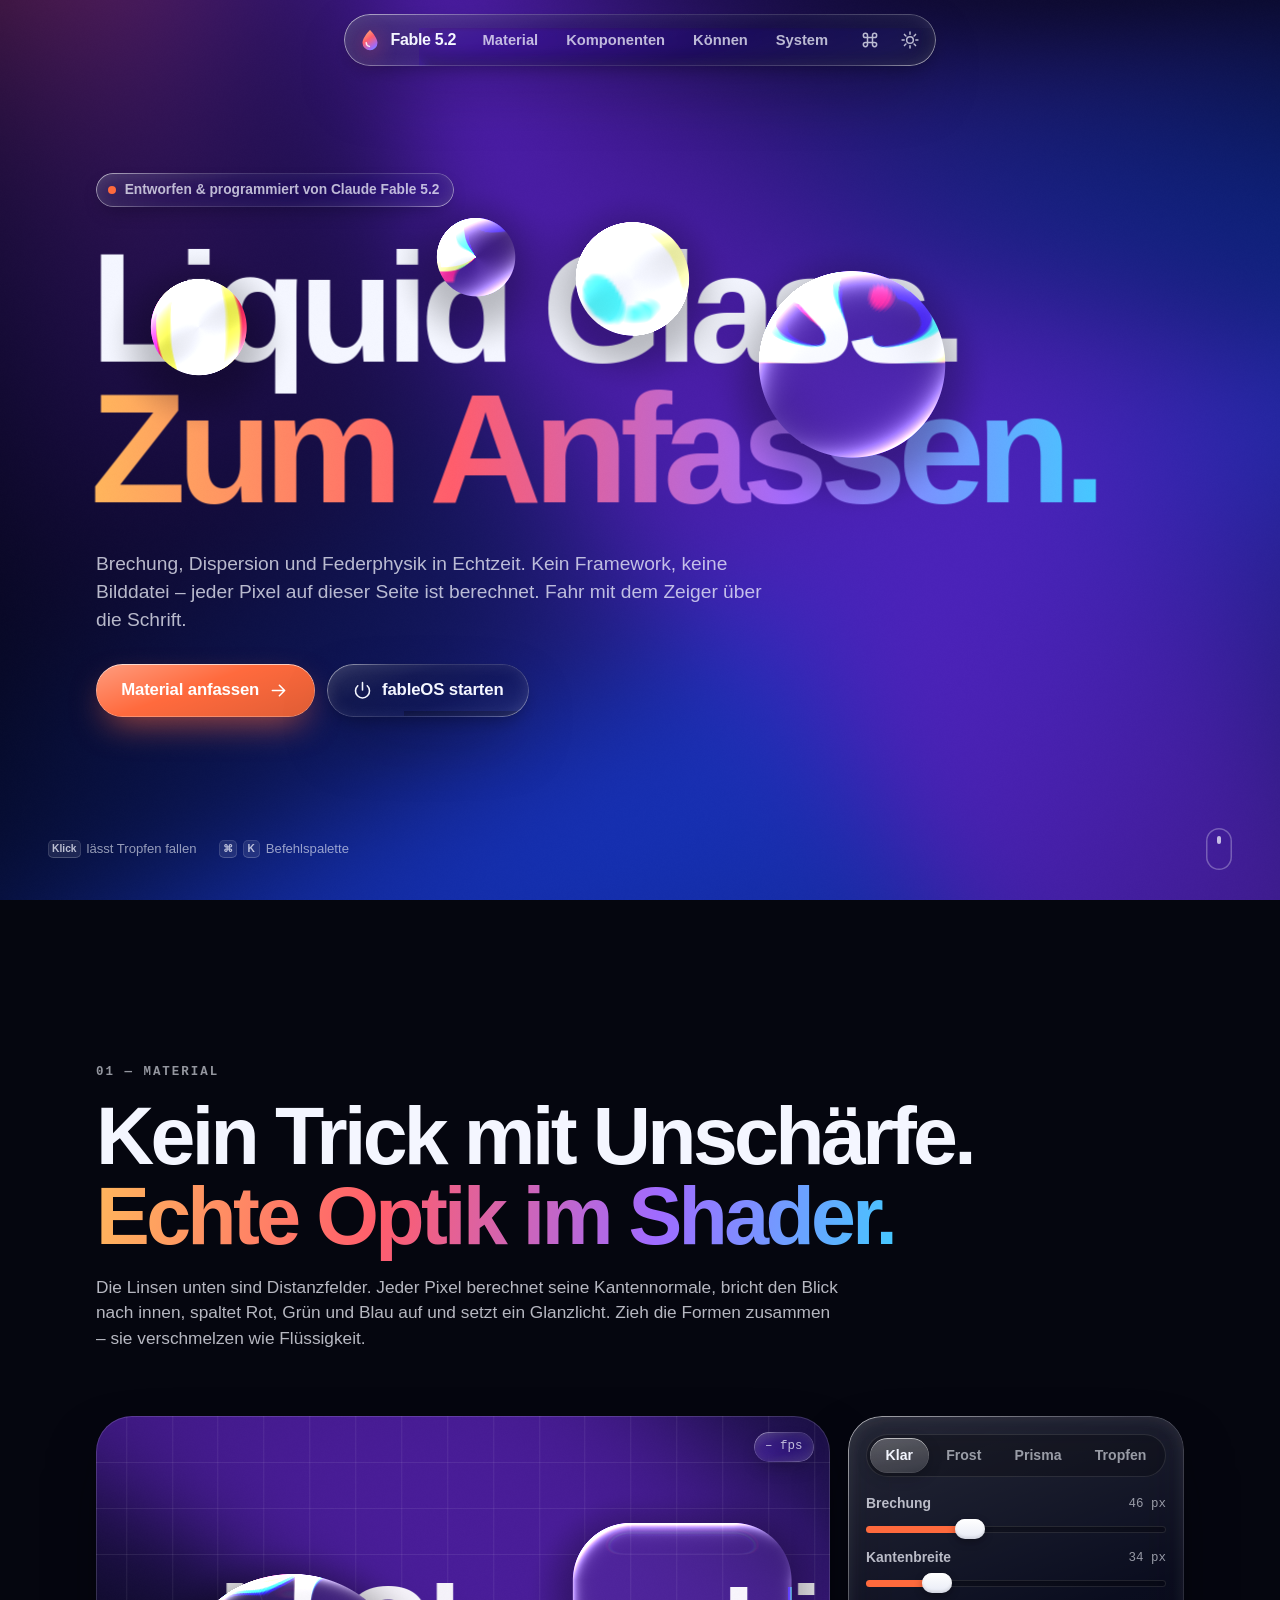
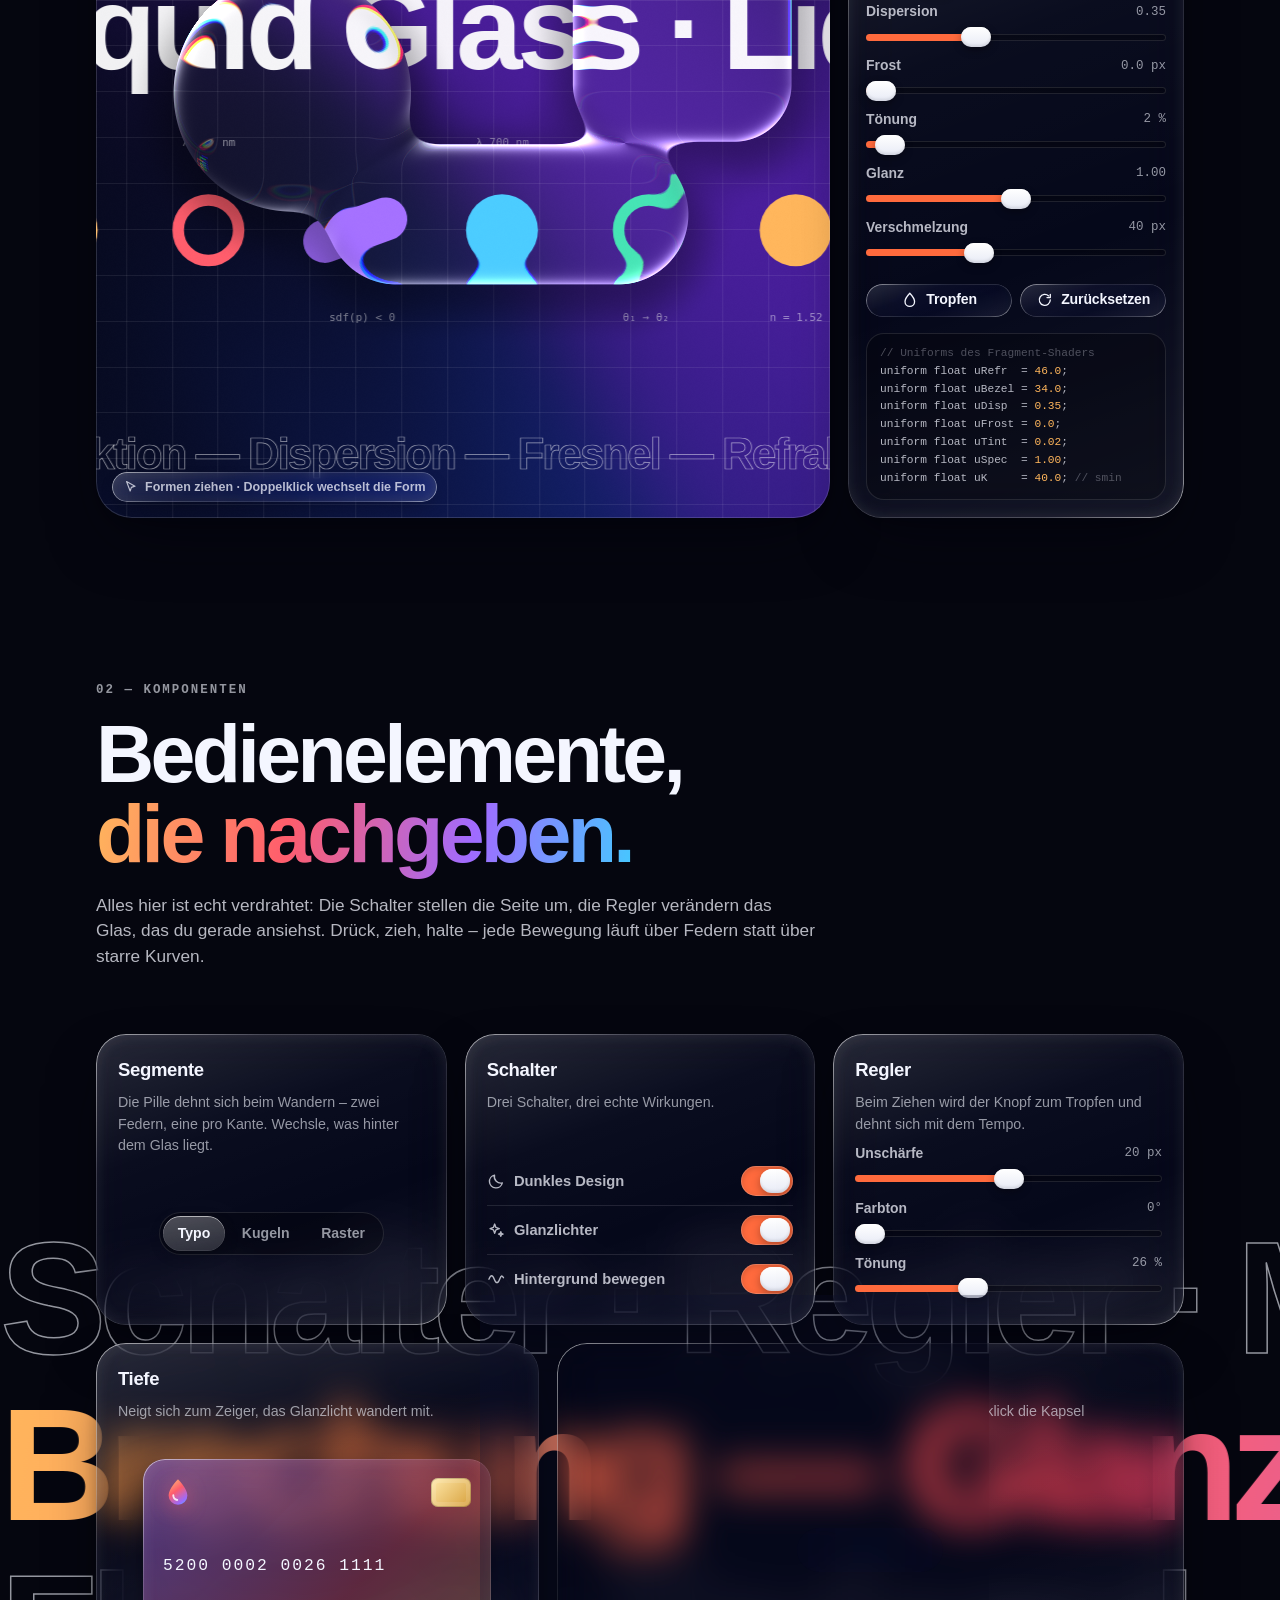
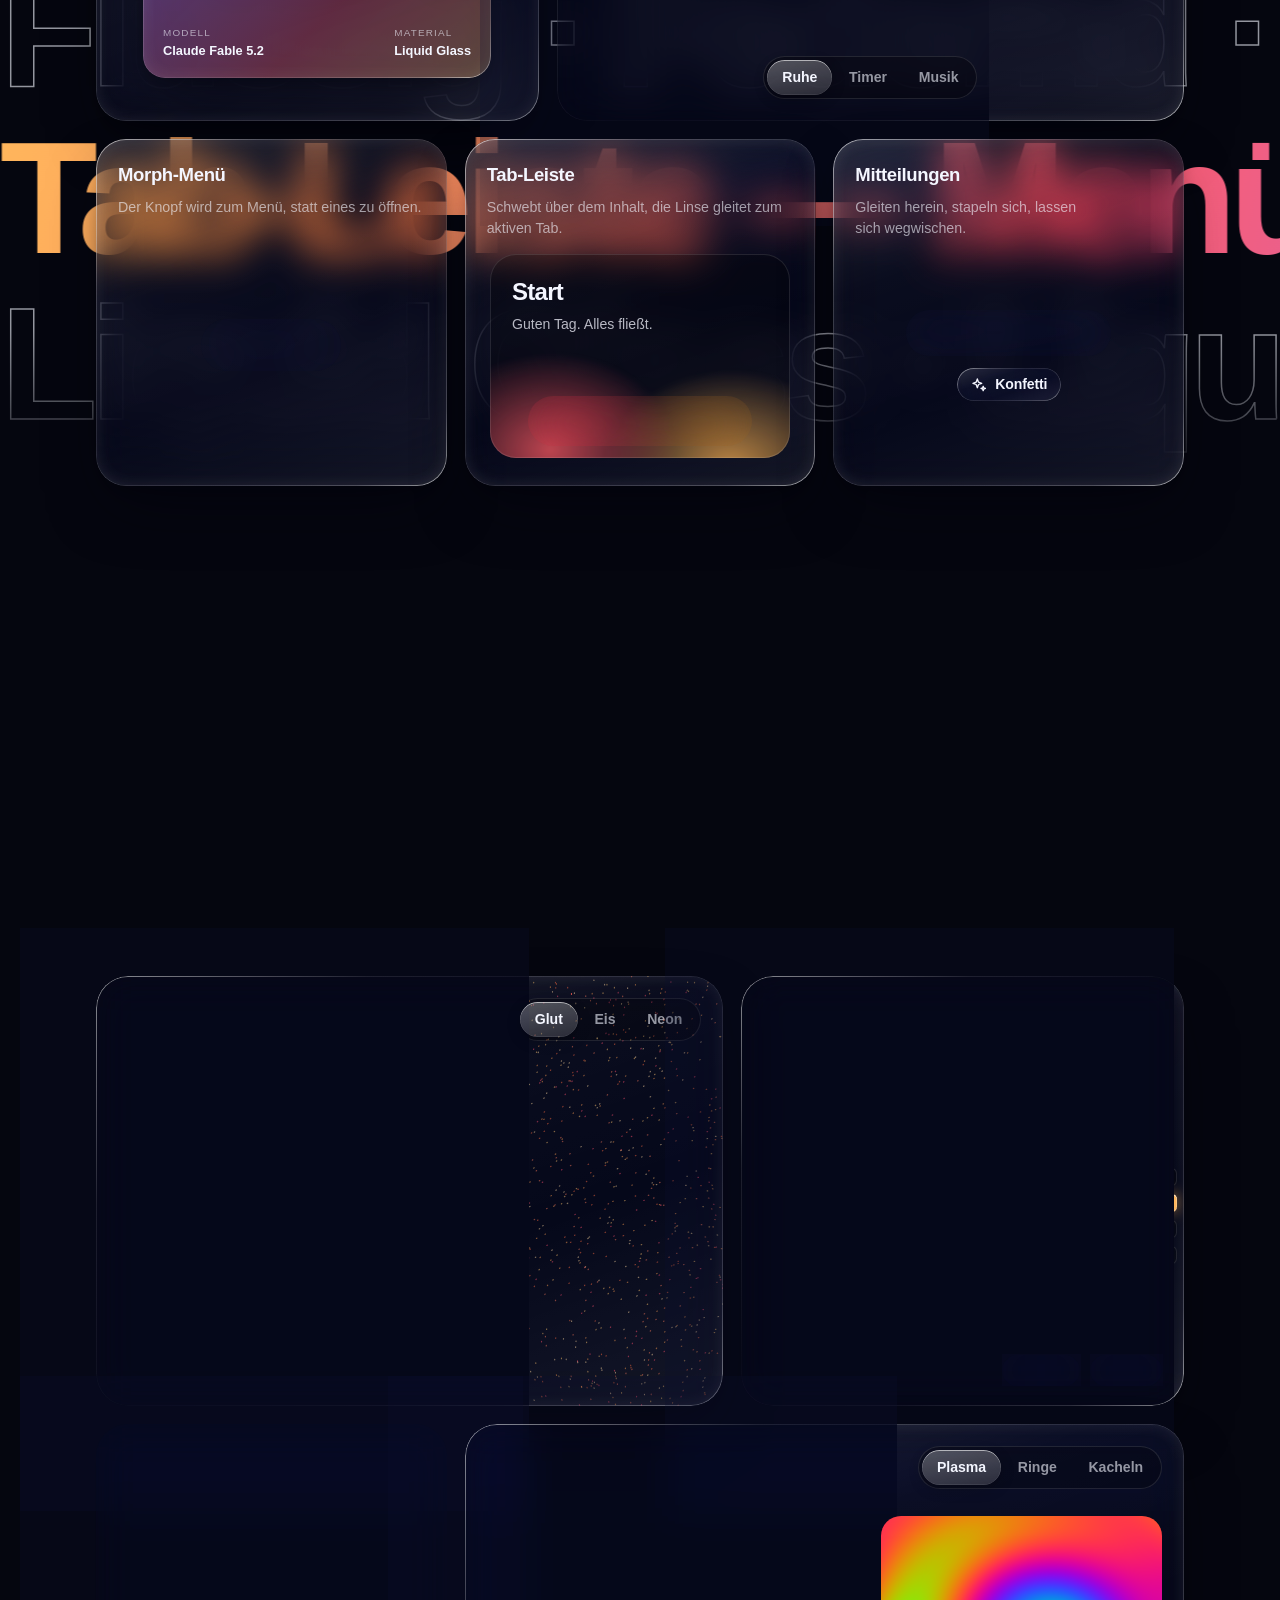
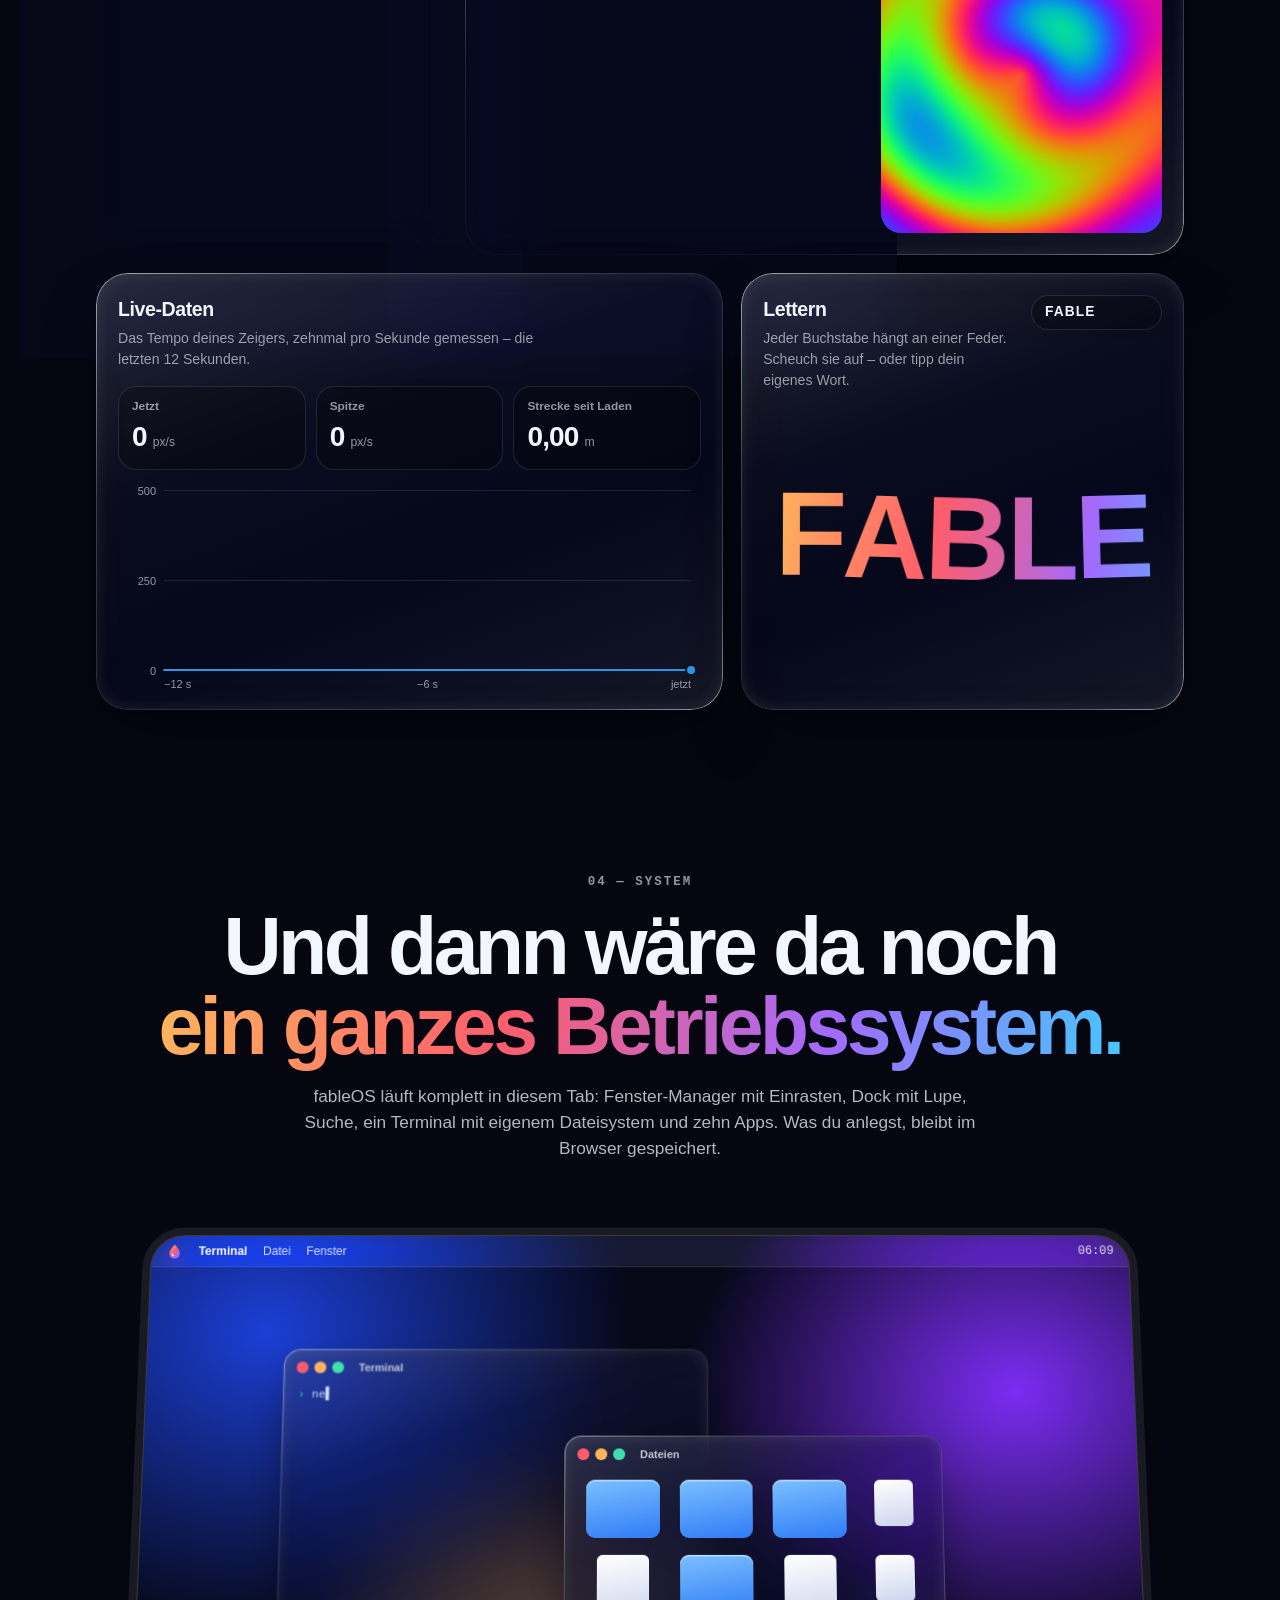
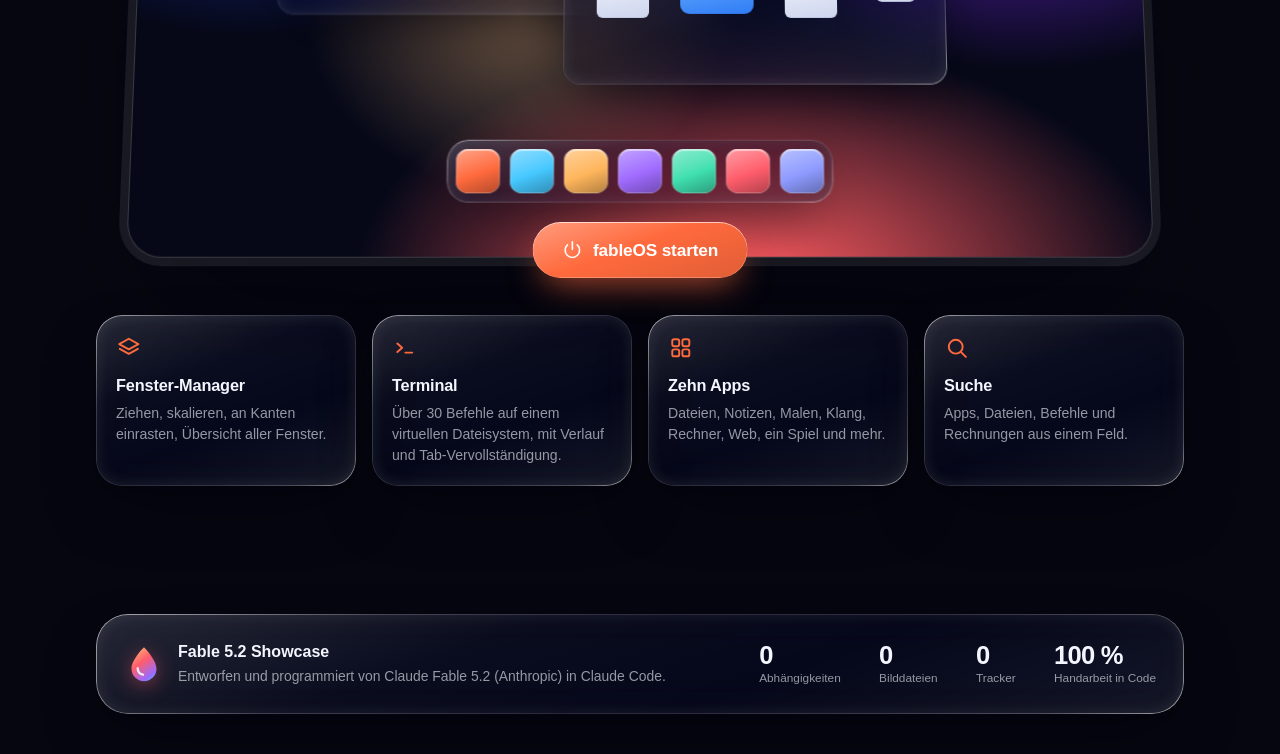
==== index.html @ 59507a66 "Liquid-Glass-Showcase und fableOS Statische Seite ohne Build-Schritt und ohne Abhängigkeiten: - inde" ====
<!doctype html>
<html lang="de" data-theme="dark">
<head>
  <meta charset="utf-8">
  <meta name="viewport" content="width=device-width, initial-scale=1, viewport-fit=cover">
  <title>Fable 5.2 — Liquid Glass zum Anfassen</title>
  <meta name="description" content="Ein interaktiver Liquid-Glass-Showcase: echte Lichtbrechung im Shader, Federphysik, Live-Demos und ein komplettes Betriebssystem im Browser. Gebaut von Claude Fable 5.2 – ohne Framework, ohne Bilder.">
  <meta name="theme-color" content="#05060f">
  <meta property="og:title" content="Fable 5.2 — Liquid Glass zum Anfassen">
  <meta property="og:description" content="Echte Lichtbrechung, Federphysik und ein Betriebssystem im Browser. 100 % Code, 0 Abhängigkeiten.">
  <meta property="og:type" content="website">
  <link rel="icon" href="data:image/svg+xml,%3Csvg xmlns='http://www.w3.org/2000/svg' viewBox='0 0 32 32'%3E%3Cdefs%3E%3ClinearGradient id='g' x1='6' y1='3' x2='26' y2='30' gradientUnits='userSpaceOnUse'%3E%3Cstop offset='0' stop-color='%23ffc078'/%3E%3Cstop offset='.42' stop-color='%23ff5d6c'/%3E%3Cstop offset='.8' stop-color='%239a6bff'/%3E%3Cstop offset='1' stop-color='%2345c8ff'/%3E%3C/linearGradient%3E%3C/defs%3E%3Cpath d='M16 2.5s10 9.800 10 17.200a10 10 0 0 1-20 0C6 12.300 16 2.500 16 2.500z' fill='url(%23g)'/%3E%3C/svg%3E">
  <script>
    // Theme vor dem ersten Paint setzen (kein Aufblitzen)
    try { var t = localStorage.getItem('fable.theme'); if (t) document.documentElement.dataset.theme = JSON.parse(t); } catch (e) {}
  </script>
  <!-- Opt-in für den Seitenübergang muss vor dem ersten Frame bekannt sein, daher inline -->
  <style>@view-transition { navigation: auto; }</style>
  <link rel="stylesheet" href="assets/css/core.css">
  <link rel="stylesheet" href="assets/css/site.css">
  <script type="module" src="assets/js/site/main.js"></script>
</head>
<body>
  <canvas id="stage" aria-hidden="true"></canvas>
  <div class="scroll-bar" aria-hidden="true"><i></i></div>

  <!-- ====================== Navigation ====================== -->
  <header class="nav glass" id="nav" data-refract="13,34" data-sheen>
    <a class="nav-brand" href="#top" aria-label="Zum Anfang">
      <span class="brand-mark" data-logo></span>
      <span class="brand-name">Fable&nbsp;5.2</span>
    </a>
    <nav class="nav-links" id="nav-links" aria-label="Abschnitte">
      <span class="nav-ind" aria-hidden="true"></span>
      <a href="#material">Material</a>
      <a href="#komponenten">Komponenten</a>
      <a href="#koennen">Können</a>
      <a href="#system">System</a>
    </nav>
    <div class="nav-actions">
      <button class="icon-btn" id="palette-btn" type="button" aria-label="Befehlspalette öffnen" title="Befehlspalette (⌘K)"><i data-icon="command"></i></button>
      <button class="icon-btn" id="theme-btn" type="button" aria-label="Erscheinungsbild wechseln" title="Hell / Dunkel"><i data-icon="moon" class="i-moon"></i><i data-icon="sun" class="i-sun"></i></button>
    </div>
  </header>

  <main>
    <!-- ====================== Hero ====================== -->
    <section class="hero" id="top">
      <div class="hero-inner">
        <p class="eyebrow glass" data-reveal><span class="pulse-dot"></span>Entworfen &amp; programmiert von Claude Fable 5.2</p>
        <h1 class="hero-title" id="hero-title">
          <span class="line"><span class="w">Liquid</span> <span class="w">Glass.</span></span>
          <span class="line"><span class="w acc">Zum</span> <span class="w acc">Anfassen.</span></span>
        </h1>
        <p class="hero-lede" data-reveal style="--i:1">Brechung, Dispersion und Federphysik in Echtzeit. Kein Framework, keine Bilddatei – jeder Pixel auf dieser Seite ist berechnet. <span class="fine-only">Fahr mit dem Zeiger über die Schrift.</span><span class="coarse-only">Tippe und ziehe über die Schrift.</span></p>
        <div class="hero-cta" data-reveal style="--i:2">
          <a class="btn primary" href="#material" data-magnet>Material anfassen <i data-icon="arrowRight"></i></a>
          <a class="btn glass" href="os.html" data-os-link data-magnet data-sheen data-refract="12,30"><i data-icon="power"></i> fableOS starten</a>
        </div>
      </div>
      <div class="hero-foot" data-reveal style="--i:3">
        <span class="hint"><kbd>Klick</kbd> lässt Tropfen fallen</span>
        <span class="hint"><kbd>⌘</kbd><kbd>K</kbd> Befehlspalette</span>
        <a class="scroll-cue" href="#material" aria-label="Weiter zum Material"><i></i></a>
      </div>
    </section>

    <!-- ====================== 01 Material ====================== -->
    <section class="sec" id="material" data-section="Material">
      <header class="sec-head">
        <p class="kicker" data-reveal>01 — Material</p>
        <h2 data-reveal style="--i:1">Kein Trick mit Unschärfe.<br><span class="grad-text">Echte Optik im Shader.</span></h2>
        <p class="sec-lede" data-reveal style="--i:2">Die Linsen unten sind Distanzfelder. Jeder Pixel berechnet seine Kantennormale, bricht den Blick nach innen, spaltet Rot, Grün und Blau auf und setzt ein Glanzlicht. Zieh die Formen zusammen – sie verschmelzen wie Flüssigkeit.</p>
      </header>

      <div class="lab">
        <div class="lab-view" id="lab-view" data-reveal>
          <canvas id="lab-canvas" aria-label="Interaktive Glas-Simulation: Formen lassen sich ziehen"></canvas>
          <div class="lab-nogl">WebGL2 ist in diesem Browser nicht verfügbar – die Simulation braucht es leider.</div>
          <div class="lab-chip glass clear" id="lab-hint"><i data-icon="cursor"></i> Formen ziehen · Doppelklick wechselt die Form</div>
          <div class="lab-chip glass clear mono" id="lab-fps">– fps</div>
        </div>

        <aside class="lab-panel glass" data-reveal style="--i:1" data-sheen aria-label="Glas-Parameter">
          <div class="gseg" id="lab-presets" aria-label="Voreinstellungen">
            <button data-value="klar" aria-selected="true">Klar</button>
            <button data-value="frost">Frost</button>
            <button data-value="prisma">Prisma</button>
            <button data-value="tropfen">Tropfen</button>
          </div>
          <div class="lab-rows" id="lab-rows">
            <div class="row"><span>Brechung</span><output data-out="refr"></output><div class="gslider" data-param="refr" data-min="0" data-max="140" data-step="1" aria-label="Brechung"></div></div>
            <div class="row"><span>Kantenbreite</span><output data-out="bezel"></output><div class="gslider" data-param="bezel" data-min="6" data-max="140" data-step="1" aria-label="Kantenbreite"></div></div>
            <div class="row"><span>Dispersion</span><output data-out="disp"></output><div class="gslider" data-param="disp" data-min="0" data-max="1" data-step="0.01" aria-label="Dispersion"></div></div>
            <div class="row"><span>Frost</span><output data-out="frost"></output><div class="gslider" data-param="frost" data-min="0" data-max="26" data-step="0.5" aria-label="Frost"></div></div>
            <div class="row"><span>Tönung</span><output data-out="tint"></output><div class="gslider" data-param="tint" data-min="0" data-max="0.6" data-step="0.01" aria-label="Tönung"></div></div>
            <div class="row"><span>Glanz</span><output data-out="spec"></output><div class="gslider" data-param="spec" data-min="0" data-max="2" data-step="0.01" aria-label="Glanz"></div></div>
            <div class="row"><span>Verschmelzung</span><output data-out="k"></output><div class="gslider" data-param="k" data-min="0" data-max="110" data-step="1" aria-label="Verschmelzung"></div></div>
          </div>
          <div class="lab-actions">
            <button class="btn small glass flat" id="lab-add" type="button"><i data-icon="drop"></i> Tropfen</button>
            <button class="btn small glass flat" id="lab-reset" type="button"><i data-icon="reload"></i> Zurücksetzen</button>
          </div>
          <pre class="lab-code mono scroll" id="lab-code" aria-label="Aktuelle Shader-Parameter"></pre>
        </aside>
      </div>
    </section>

    <!-- ====================== 02 Komponenten ====================== -->
    <section class="sec" id="komponenten" data-section="Komponenten">
      <div class="kit-backdrop" id="kit-backdrop" data-motif="typo" aria-hidden="true">
        <div class="motif motif-typo">
          <div class="mq" style="--d:46s"><span>Schalter · Regler · Morph · Kapsel · </span><span>Schalter · Regler · Morph · Kapsel · </span></div>
          <div class="mq rev" style="--d:58s"><span>Brechung — Glanz — Tiefe — Bewegung — </span><span>Brechung — Glanz — Tiefe — Bewegung — </span></div>
          <div class="mq" style="--d:40s"><span>Flüssig · Federnd · Direkt · Lebendig · </span><span>Flüssig · Federnd · Direkt · Lebendig · </span></div>
          <div class="mq rev" style="--d:52s"><span>Tab-Leiste — Menü — Karte — Mitteilung — </span><span>Tab-Leiste — Menü — Karte — Mitteilung — </span></div>
          <div class="mq" style="--d:64s"><span>Liquid Glass · Liquid Glass · Liquid Glass · </span><span>Liquid Glass · Liquid Glass · Liquid Glass · </span></div>
        </div>
        <div class="motif motif-orbs"><i></i><i></i><i></i><i></i><i></i><i></i></div>
        <div class="motif motif-grid"></div>
      </div>

      <header class="sec-head">
        <p class="kicker" data-reveal>02 — Komponenten</p>
        <h2 data-reveal style="--i:1">Bedienelemente,<br><span class="grad-text">die nachgeben.</span></h2>
        <p class="sec-lede" data-reveal style="--i:2">Alles hier ist echt verdrahtet: Die Schalter stellen die Seite um, die Regler verändern das Glas, das du gerade ansiehst. Drück, zieh, halte – jede Bewegung läuft über Federn statt über starre Kurven.</p>
      </header>

      <div class="kit">
        <!-- Segment -->
        <article class="kit-card glass k-seg" data-sheen data-reveal>
          <h3>Segmente</h3>
          <p class="k-sub">Die Pille dehnt sich beim Wandern – zwei Federn, eine pro Kante. Wechsle, was hinter dem Glas liegt.</p>
          <div class="k-stage">
            <div class="gseg" id="kit-motif" aria-label="Hintergrundmotiv">
              <button data-value="typo" aria-selected="true">Typo</button>
              <button data-value="orbs">Kugeln</button>
              <button data-value="grid">Raster</button>
            </div>
          </div>
        </article>

        <!-- Schalter -->
        <article class="kit-card glass k-sw" data-sheen data-reveal style="--i:1">
          <h3>Schalter</h3>
          <p class="k-sub">Drei Schalter, drei echte Wirkungen.</p>
          <ul class="k-list">
            <li><span><i data-icon="moon"></i> Dunkles Design</span><button class="gswitch" id="sw-dark" aria-label="Dunkles Design"></button></li>
            <li><span><i data-icon="sparkles"></i> Glanzlichter</span><button class="gswitch" id="sw-sheen" aria-checked="true" aria-label="Glanzlichter"></button></li>
            <li><span><i data-icon="wave"></i> Hintergrund bewegen</span><button class="gswitch" id="sw-motion" aria-checked="true" aria-label="Hintergrund bewegen"></button></li>
          </ul>
        </article>

        <!-- Regler -->
        <article class="kit-card glass k-sl" data-sheen data-reveal style="--i:2">
          <h3>Regler</h3>
          <p class="k-sub">Beim Ziehen wird der Knopf zum Tropfen und dehnt sich mit dem Tempo.</p>
          <div class="k-rows">
            <div class="row"><span>Unschärfe</span><output id="out-blur">20 px</output><div class="gslider" id="sl-blur" data-min="0" data-max="40" data-step="1" data-value="20" aria-label="Unschärfe des Glases"></div></div>
            <div class="row"><span>Farbton</span><output id="out-hue">0°</output><div class="gslider" id="sl-hue" data-min="0" data-max="360" data-step="1" data-value="0" aria-label="Farbton des Hintergrunds"></div></div>
            <div class="row"><span>Tönung</span><output id="out-fill">26 %</output><div class="gslider" id="sl-fill" data-min="0" data-max="70" data-step="1" data-value="26" aria-label="Tönung des Glases"></div></div>
          </div>
        </article>

        <!-- Karte -->
        <article class="kit-card glass k-tilt" data-reveal>
          <h3>Tiefe</h3>
          <p class="k-sub">Neigt sich zum Zeiger, das Glanzlicht wandert mit.</p>
          <div class="tilt-wrap">
            <div class="tilt glass" id="tilt" data-sheen>
              <div class="tilt-top"><span class="brand-mark" data-logo></span><span class="tilt-chip"></span></div>
              <div class="tilt-num mono">5200 0002 0026 1111</div>
              <div class="tilt-bottom"><div><small>Modell</small><b>Claude Fable 5.2</b></div><div><small>Material</small><b>Liquid Glass</b></div></div>
              <span class="tilt-glow"></span>
            </div>
          </div>
        </article>

        <!-- Kapsel -->
        <article class="kit-card glass k-cap" data-sheen data-reveal style="--i:1">
          <h3>Morph-Kapsel</h3>
          <p class="k-sub">Eine Form, vier Zustände. Größe und Inhalt fließen ineinander – klick die Kapsel an, um sie zu öffnen.</p>
          <div class="cap-stage">
            <div class="cap glass thick" id="cap" tabindex="0" role="button" aria-label="Statuskapsel – öffnen">
              <div class="cap-state" data-state="idle"><span class="pulse-dot ok"></span><span>Bereit</span><span class="cap-time mono" id="cap-clock">00:00</span></div>
              <div class="cap-state" data-state="timer"><svg class="cap-ring" viewBox="0 0 36 36"><circle cx="18" cy="18" r="15"/><circle cx="18" cy="18" r="15" id="cap-ring"/></svg><span class="cap-big mono" id="cap-timer">0:30</span><span class="cap-dim">Timer</span></div>
              <div class="cap-state" data-state="music"><span class="cap-art"></span><span class="cap-track"><b>Glasperlenspiel</b><small>Fable · Synth-Demo</small></span><span class="eq"><i></i><i></i><i></i><i></i></span></div>
              <div class="cap-state" data-state="open">
                <div class="cap-open-head"><span class="cap-art lg"></span><div><b>Glasperlenspiel</b><small>Fable · Synth-Demo</small></div><span class="eq"><i></i><i></i><i></i><i></i></span></div>
                <div class="cap-progress"><i id="cap-prog"></i></div>
                <div class="cap-ctl">
                  <button class="icon-btn" type="button" data-cap="prev" aria-label="Zurück"><i data-icon="chevronLeft"></i></button>
                  <button class="icon-btn big" type="button" data-cap="play" aria-label="Wiedergabe"><i data-icon="pause"></i></button>
                  <button class="icon-btn" type="button" data-cap="next" aria-label="Weiter"><i data-icon="chevronRight"></i></button>
                </div>
              </div>
            </div>
          </div>
          <div class="gseg" id="cap-modes" aria-label="Zustand der Kapsel">
            <button data-value="idle" aria-selected="true">Ruhe</button>
            <button data-value="timer">Timer</button>
            <button data-value="music">Musik</button>
          </div>
        </article>

        <!-- Morph-Menü -->
        <article class="kit-card glass k-menu" data-sheen data-reveal>
          <h3>Morph-Menü</h3>
          <p class="k-sub">Der Knopf wird zum Menü, statt eines zu öffnen.</p>
          <div class="k-stage tall">
            <div class="morph glass thick" id="morph" data-open="false">
              <button class="morph-trigger" type="button" aria-expanded="false" aria-controls="morph-menu"><i data-icon="plus"></i><span>Aktionen</span></button>
              <ul class="morph-menu" id="morph-menu" role="menu">
                <li><button type="button" role="menuitem" data-msg="In die Zwischenablage kopiert"><i data-icon="copy"></i>Link kopieren</button></li>
                <li><button type="button" role="menuitem" data-msg="Konfetti!" data-fx="confetti"><i data-icon="sparkles"></i>Konfetti werfen</button></li>
                <li><button type="button" role="menuitem" data-msg="Design gewechselt" data-fx="theme"><i data-icon="sun"></i>Design wechseln</button></li>
                <li><button type="button" role="menuitem" data-msg="Geschlossen"><i data-icon="close"></i>Schließen</button></li>
              </ul>
            </div>
          </div>
        </article>

        <!-- Tab-Leiste -->
        <article class="kit-card glass k-tabs" data-sheen data-reveal style="--i:1">
          <h3>Tab-Leiste</h3>
          <p class="k-sub">Schwebt über dem Inhalt, die Linse gleitet zum aktiven Tab.</p>
          <div class="k-stage tall">
            <div class="tabs-demo">
              <div class="tabs-screen" id="tabs-screen">
                <div class="tabs-page" data-page="0"><b>Start</b><span>Guten Tag. Alles fließt.</span></div>
                <div class="tabs-page" data-page="1"><b>Suche</b><span>Finde, was glänzt.</span></div>
                <div class="tabs-page" data-page="2"><b>Mediathek</b><span>Deine Sammlung aus Licht.</span></div>
                <div class="tabs-page" data-page="3"><b>Profil</b><span>Du, durch Glas gesehen.</span></div>
              </div>
              <div class="tabbar glass thick" id="tabbar" role="tablist" aria-label="Demo-Tabs">
                <span class="tab-ind" aria-hidden="true"></span>
                <button type="button" role="tab" aria-selected="true" aria-label="Start"><i data-icon="drop"></i></button>
                <button type="button" role="tab" aria-selected="false" aria-label="Suche"><i data-icon="search"></i></button>
                <button type="button" role="tab" aria-selected="false" aria-label="Mediathek"><i data-icon="layers"></i></button>
                <button type="button" role="tab" aria-selected="false" aria-label="Profil"><i data-icon="user"></i></button>
              </div>
            </div>
          </div>
        </article>

        <!-- Mitteilungen -->
        <article class="kit-card glass k-toast" data-sheen data-reveal style="--i:2">
          <h3>Mitteilungen</h3>
          <p class="k-sub">Gleiten herein, stapeln sich, lassen sich wegwischen.</p>
          <div class="k-stage tall col">
            <button class="btn glass" id="toast-btn" type="button" data-magnet><i data-icon="bell"></i> Mitteilung senden</button>
            <button class="btn small glass flat" id="confetti-btn" type="button"><i data-icon="sparkles"></i> Konfetti</button>
          </div>
        </article>
      </div>
    </section>

    <!-- ====================== 03 Können ====================== -->
    <section class="sec" id="koennen" data-section="Können">
      <header class="sec-head">
        <p class="kicker" data-reveal>03 — Können</p>
        <h2 data-reveal style="--i:1">Sechs Experimente.<br><span class="grad-text">Alle live, alle zum Spielen.</span></h2>
        <p class="sec-lede" data-reveal style="--i:2">Partikel, Klangsynthese, Stoffsimulation, ein Shader-Editor, Live-Daten und Typo-Physik – jedes Stück von Grund auf geschrieben, nichts eingebunden.</p>
      </header>

      <div class="bento">
        <!-- Partikel -->
        <article class="demo glass d-flow" data-reveal>
          <canvas id="flow-canvas" class="demo-canvas" aria-label="Partikel-Strömungsfeld, reagiert auf den Zeiger"></canvas>
          <header class="demo-head">
            <div><h3>Strömung</h3><p>2 400 Partikel folgen einem Vektorfeld. Der Zeiger verdrängt sie, ein Klick lässt sie explodieren.</p></div>
            <div class="gseg" id="flow-mode" aria-label="Farbschema"><button data-value="0" aria-selected="true">Glut</button><button data-value="1">Eis</button><button data-value="2">Neon</button></div>
          </header>
        </article>

        <!-- Sequencer -->
        <article class="demo glass d-seq" data-reveal style="--i:1" data-sheen>
          <header class="demo-head">
            <div><h3>Sequencer</h3><p>Vier Spuren, sechzehn Schritte. Jeder Klang entsteht im Browser – keine Samples.</p></div>
            <button class="btn small primary" id="seq-play" type="button" aria-pressed="false"><i data-icon="play"></i><span>Start</span></button>
          </header>
          <div class="seq" id="seq" role="group" aria-label="Schritt-Sequencer"></div>
          <footer class="demo-foot">
            <div class="row inline"><span>Tempo</span><output id="seq-bpm-out">112</output><div class="gslider" id="seq-bpm" data-min="70" data-max="170" data-step="1" data-value="112" aria-label="Tempo in BPM"></div></div>
            <button class="btn small glass flat" id="seq-rand" type="button">Würfeln</button>
            <button class="btn small glass flat" id="seq-clear" type="button">Leeren</button>
          </footer>
        </article>

        <!-- Stoff -->
        <article class="demo glass d-cloth" data-reveal>
          <canvas id="cloth-canvas" class="demo-canvas" aria-label="Stoffsimulation zum Ziehen"></canvas>
          <header class="demo-head">
            <div><h3>Stoff</h3><p>Verlet-Integration. Zieh am Tuch – <span class="fine-only">mit <kbd>⇧</kbd> schneidest du.</span><span class="coarse-only">zwei Finger schneiden.</span></p></div>
            <button class="icon-btn" id="cloth-reset" type="button" aria-label="Stoff zurücksetzen"><i data-icon="reload"></i></button>
          </header>
        </article>

        <!-- Shader-Editor -->
        <article class="demo glass d-shader" data-reveal style="--i:1">
          <header class="demo-head">
            <div><h3>Live-Shader</h3><p>Schreib GLSL – das Bild rechts folgt jedem Tastendruck.</p></div>
            <div class="gseg" id="shader-presets" aria-label="Shader-Vorlagen"><button data-value="plasma" aria-selected="true">Plasma</button><button data-value="ringe">Ringe</button><button data-value="kacheln">Kacheln</button></div>
          </header>
          <div class="shader-body">
            <div class="shader-edit">
              <textarea id="shader-src" class="mono scroll" spellcheck="false" autocapitalize="off" autocomplete="off" aria-label="GLSL-Quelltext"></textarea>
              <div class="shader-status mono" id="shader-status" role="status"></div>
            </div>
            <canvas id="shader-canvas" aria-label="Ausgabe des Shaders"></canvas>
          </div>
        </article>

        <!-- Live-Daten -->
        <article class="demo glass d-chart" data-reveal data-sheen>
          <header class="demo-head">
            <div><h3>Live-Daten</h3><p>Das Tempo deines Zeigers, zehnmal pro Sekunde gemessen – die letzten 12 Sekunden.</p></div>
          </header>
          <div class="stats" id="chart-stats">
            <div class="stat"><span class="stat-label">Jetzt</span><span class="stat-value" id="st-now">0</span><span class="stat-unit">px/s</span></div>
            <div class="stat"><span class="stat-label">Spitze</span><span class="stat-value" id="st-peak">0</span><span class="stat-unit">px/s</span></div>
            <div class="stat"><span class="stat-label">Strecke seit Laden</span><span class="stat-value" id="st-dist">0</span><span class="stat-unit">m</span></div>
          </div>
          <div class="chart" id="chart" tabindex="0" aria-label="Liniendiagramm: Zeigergeschwindigkeit in Pixeln pro Sekunde über die letzten 12 Sekunden">
            <svg id="chart-svg" role="img" aria-hidden="true"></svg>
            <div class="chart-tip" id="chart-tip" hidden><b></b><span></span></div>
          </div>
        </article>

        <!-- Lettern -->
        <article class="demo glass d-type" data-reveal style="--i:1">
          <header class="demo-head">
            <div><h3>Lettern</h3><p>Jeder Buchstabe hängt an einer Feder. Scheuch sie auf – oder tipp dein eigenes Wort.</p></div>
            <input class="type-input" id="type-input" type="text" maxlength="12" value="FABLE" aria-label="Eigenes Wort" spellcheck="false">
          </header>
          <div class="type-stage" id="type-stage" aria-hidden="true"></div>
        </article>
      </div>
    </section>

    <!-- ====================== 04 System ====================== -->
    <section class="sec sec-os" id="system" data-section="System">
      <header class="sec-head center">
        <p class="kicker" data-reveal>04 — System</p>
        <h2 data-reveal style="--i:1">Und dann wäre da noch<br><span class="grad-text">ein ganzes Betriebssystem.</span></h2>
        <p class="sec-lede" data-reveal style="--i:2">fableOS läuft komplett in diesem Tab: Fenster-Manager mit Einrasten, Dock mit Lupe, Suche, ein Terminal mit eigenem Dateisystem und zehn Apps. Was du anlegst, bleibt im Browser gespeichert.</p>
      </header>

      <a class="device" id="device" href="os.html" data-os-link aria-label="fableOS starten" data-reveal>
        <div class="device-screen" id="device-screen">
          <div class="mini-bar"><span class="brand-mark" data-logo></span><b>Terminal</b><span>Datei</span><span>Fenster</span><i></i><span class="mini-clock mono" id="mini-clock">09:41</span></div>
          <div class="mini-win mini-term glass" style="--tx:-34%;--ty:-22%">
            <div class="mini-ctl"><i></i><i></i><i></i><b>Terminal</b></div>
            <pre class="mono" id="mini-term"></pre>
          </div>
          <div class="mini-win mini-files glass" style="--tx:30%;--ty:8%">
            <div class="mini-ctl"><i></i><i></i><i></i><b>Dateien</b></div>
            <div class="mini-grid"><i></i><i></i><i></i><i class="f"></i><i class="f"></i><i></i><i class="f"></i><i class="f"></i></div>
          </div>
          <div class="mini-dock glass"><i style="--c:#ff6a3d"></i><i style="--c:#45c8ff"></i><i style="--c:#ffb65c"></i><i style="--c:#a06bff"></i><i style="--c:#3fe0b0"></i><i style="--c:#ff5d6c"></i><i style="--c:#8e9bff"></i></div>
        </div>
        <span class="device-cta btn primary"><i data-icon="power"></i> fableOS starten</span>
      </a>

      <ul class="os-feats">
        <li class="glass" data-reveal><i data-icon="layers"></i><b>Fenster-Manager</b><span>Ziehen, skalieren, an Kanten einrasten, Übersicht aller Fenster.</span></li>
        <li class="glass" data-reveal style="--i:1"><i data-icon="terminal"></i><b>Terminal</b><span>Über 30 Befehle auf einem virtuellen Dateisystem, mit Verlauf und Tab-Vervollständigung.</span></li>
        <li class="glass" data-reveal style="--i:2"><i data-icon="grid"></i><b>Zehn Apps</b><span>Dateien, Notizen, Malen, Klang, Rechner, Web, ein Spiel und mehr.</span></li>
        <li class="glass" data-reveal style="--i:3"><i data-icon="search"></i><b>Suche</b><span>Apps, Dateien, Befehle und Rechnungen aus einem Feld.</span></li>
      </ul>
    </section>
  </main>

  <footer class="foot">
    <div class="foot-inner glass" data-sheen>
      <div class="foot-brand"><span class="brand-mark" data-logo></span><div><b>Fable 5.2 Showcase</b><span>Entworfen und programmiert von Claude Fable 5.2 (Anthropic) in Claude Code.</span></div></div>
      <ul class="foot-facts">
        <li><b>0</b><span>Abhängigkeiten</span></li>
        <li><b>0</b><span>Bilddateien</span></li>
        <li><b>0</b><span>Tracker</span></li>
        <li><b>100&nbsp;%</b><span>Handarbeit in Code</span></li>
      </ul>
    </div>
  </footer>

  <!-- ====================== Overlays ====================== -->
  <div class="cursor" id="cursor" aria-hidden="true"></div>
  <div class="toasts" id="toasts" aria-live="polite"></div>
  <canvas class="confetti" id="confetti" aria-hidden="true"></canvas>

  <div class="palette-wrap" id="palette" hidden>
    <div class="palette glass thick" role="dialog" aria-modal="true" aria-label="Befehlspalette">
      <div class="palette-field"><i data-icon="search"></i><input id="palette-input" type="text" placeholder="Wohin? Was tun?" autocomplete="off" spellcheck="false" aria-label="Befehl suchen" aria-controls="palette-list"><kbd>esc</kbd></div>
      <ul class="palette-list scroll" id="palette-list" role="listbox"></ul>
    </div>
  </div>

  <noscript><p class="noscript">Diese Seite lebt von JavaScript – bitte aktiviere es, um das Glas in Bewegung zu sehen.</p></noscript>
</body>
</html>
---- assets/css/core.css ----
/* ==========================================================================
   core.css — Design-Tokens, Reset, Liquid-Glass-Material, gemeinsame Controls
   Wird von der Showcase-Seite und von fableOS geteilt.
   ========================================================================== */

/* ---------- Reset ---------- */
*, *::before, *::after { box-sizing: border-box; }
html { -webkit-text-size-adjust: 100%; text-size-adjust: 100%; }
body, h1, h2, h3, h4, p, figure, ul, ol, dl, dd, blockquote, pre { margin: 0; }
ul, ol { padding: 0; list-style: none; }
img, svg, canvas, video { display: block; max-width: 100%; }
button, input, textarea, select { font: inherit; color: inherit; }
button { cursor: pointer; }
a { color: inherit; text-decoration: none; }
[hidden] { display: none !important; }

/* ---------- Tokens ---------- */
:root {
  --font: -apple-system, BlinkMacSystemFont, "SF Pro Display", "SF Pro Text", "Inter", "Segoe UI Variable", "Segoe UI", Roboto, "Helvetica Neue", Arial, sans-serif;
  --font-round: ui-rounded, "SF Pro Rounded", -apple-system, BlinkMacSystemFont, "Segoe UI Variable", "Segoe UI", Roboto, sans-serif;
  --mono: ui-monospace, "SF Mono", SFMono-Regular, Menlo, Consolas, "Liberation Mono", monospace;

  --accent: #ff6a3d;
  --accent-ink: #fff;
  --c-amber: #ffb65c;
  --c-coral: #ff5d6c;
  --c-violet: #a06bff;
  --c-cyan: #45c8ff;
  --c-mint: #3fe0b0;
  --grad: linear-gradient(100deg, var(--c-amber) 0%, var(--c-coral) 36%, var(--c-violet) 70%, var(--c-cyan) 100%);

  --ease-out: cubic-bezier(.22, 1, .36, 1);
  --ease-io: cubic-bezier(.65, 0, .35, 1);
  --spring: cubic-bezier(.34, 1.56, .64, 1);
  --spring-soft: cubic-bezier(.3, 1.3, .5, 1);

  --glass-blur: 20px;
  --glass-sat: 150%;
  --glass-bright: 1.03;
}
@supports (transition-timing-function: linear(0, 1)) {
  :root {
    --spring: linear(0, .009, .035 2.1%, .141 4.4%, .723 12.9%, .938 16.7%, 1.017, 1.077, 1.121, 1.149 24.3%, 1.159, 1.163, 1.161, 1.154 29.9%, 1.129 32.8%, 1.051 39.6%, 1.017 43.1%, .991, .977 51%, .974 53.8%, .975 57.1%, .997 69.8%, 1.003 76.9%, 1.004 83.8%, 1);
    --spring-soft: linear(0, .012 1.3%, .049 2.7%, .194 5.8%, .741 15.1%, .903 18.6%, 1.006 22.2%, 1.044 24.6%, 1.068 27.2%, 1.079 30.1%, 1.075 33.6%, 1.035 43.4%, 1.012 49.6%, .998 56.6%, .995 64.8%, 1);
  }
}

:root, [data-theme="dark"] {
  color-scheme: dark;
  --bg: #05060f;
  --fg: #f4f6ff;
  --fg-2: rgba(244, 246, 255, .74);
  --fg-3: rgba(244, 246, 255, .6);
  --fg-4: rgba(244, 246, 255, .3);
  --line: rgba(255, 255, 255, .11);
  --well: rgba(0, 0, 0, .26);
  --raise: rgba(255, 255, 255, .09);
  --raise-2: rgba(255, 255, 255, .16);
  --glass-fill: rgba(14, 16, 48, .26);
  --glass-edge: rgba(255, 255, 255, .15);
  --glass-hi: rgba(255, 255, 255, .55);
  --glass-lo: rgba(255, 255, 255, .16);
  --glass-sheen: rgba(255, 255, 255, .16);
  --glass-shadow: 0 28px 64px -20px rgba(0, 0, 12, .65), 0 8px 20px -8px rgba(0, 0, 12, .4);
  --solid: #12142a;
}
[data-theme="light"] {
  color-scheme: light;
  --bg: #e9edfb;
  --fg: #0b1030;
  --fg-2: rgba(11, 16, 48, .76);
  --fg-3: rgba(11, 16, 48, .56);
  --fg-4: rgba(11, 16, 48, .32);
  --line: rgba(11, 16, 48, .1);
  --well: rgba(11, 16, 48, .08);
  --raise: rgba(255, 255, 255, .55);
  --raise-2: rgba(255, 255, 255, .8);
  --glass-fill: rgba(255, 255, 255, .36);
  --glass-edge: rgba(255, 255, 255, .6);
  --glass-hi: rgba(255, 255, 255, 1);
  --glass-lo: rgba(255, 255, 255, .5);
  --glass-sheen: rgba(255, 255, 255, .5);
  --glass-shadow: 0 28px 64px -22px rgba(40, 50, 120, .32), 0 8px 20px -8px rgba(40, 50, 120, .16);
  --glass-bright: 1.02;
  --solid: #f5f7ff;
}

/* ---------- Basis ---------- */
html { background: var(--bg); }
body {
  font-family: var(--font);
  color: var(--fg);
  line-height: 1.5;
  -webkit-font-smoothing: antialiased;
  -moz-osx-font-smoothing: grayscale;
  text-rendering: optimizeLegibility;
}
::selection { background: color-mix(in srgb, var(--accent) 55%, transparent); color: #fff; }
:focus-visible { outline: 2px solid var(--accent); outline-offset: 3px; border-radius: 6px; }
.sr-only { position: absolute; width: 1px; height: 1px; overflow: hidden; clip-path: inset(50%); white-space: nowrap; }
.ico { width: 1.25em; height: 1.25em; flex: none; fill: none; stroke: currentColor; stroke-width: 1.8; stroke-linecap: round; stroke-linejoin: round; }
.ico.fill { fill: currentColor; stroke: none; }
.mono { font-family: var(--mono); }
.grad-text { background: var(--grad); -webkit-background-clip: text; background-clip: text; color: transparent; }

kbd {
  font: 600 .78em/1 var(--font);
  display: inline-grid; place-items: center;
  min-width: 1.7em; height: 1.7em; padding: 0 .4em;
  border-radius: .5em;
  background: var(--raise);
  box-shadow: inset 0 0 0 1px var(--line), inset 0 -1px 0 var(--line);
  color: var(--fg-2);
}

/* Schlanke Scrollbars */
.scroll { overflow: auto; scrollbar-width: thin; scrollbar-color: var(--fg-4) transparent; }
.scroll::-webkit-scrollbar { width: 10px; height: 10px; }
.scroll::-webkit-scrollbar-thumb { background: var(--fg-4); border-radius: 99px; border: 3px solid transparent; background-clip: content-box; }
.scroll::-webkit-scrollbar-track { background: transparent; }

/* ==========================================================================
   Liquid Glass — das Material
   Schichten: Füllung (Tönung) · Backdrop (Blur/Sättigung, in Chromium zusätzlich
   Brechung per SVG-Displacement) · Lichtkante (::before) · Glanzpunkt (::after)
   ========================================================================== */
.glass {
  --r: 28px;
  position: relative;
  border-radius: var(--r);
  background:
    linear-gradient(160deg, rgba(255, 255, 255, .13) 0%, rgba(255, 255, 255, .02) 34%, rgba(255, 255, 255, 0) 62%, rgba(255, 255, 255, .06) 100%),
    var(--glass-fill);
  -webkit-backdrop-filter: blur(var(--glass-blur)) saturate(var(--glass-sat)) brightness(var(--glass-bright));
  backdrop-filter: blur(var(--glass-blur)) saturate(var(--glass-sat)) brightness(var(--glass-bright));
  box-shadow:
    var(--glass-shadow),
    inset 0 0 0 .5px var(--glass-edge),
    inset 0 0 22px -8px rgba(255, 255, 255, .22);
}
/* Lichtkante: oben links hell, unten rechts Gegenlicht – wie bei einer echten Glaskante */
.glass::before {
  content: "";
  position: absolute; inset: 0;
  border-radius: inherit;
  padding: 1px;
  background: linear-gradient(140deg,
    var(--glass-hi) 0%, rgba(255, 255, 255, .1) 24%, rgba(255, 255, 255, .02) 48%,
    rgba(255, 255, 255, .06) 70%, var(--glass-lo) 88%, var(--glass-hi) 100%);
  -webkit-mask: linear-gradient(#000 0 0) content-box, linear-gradient(#000 0 0);
  -webkit-mask-composite: xor;
  mask: linear-gradient(#000 0 0) content-box exclude, linear-gradient(#000 0 0);
  pointer-events: none;
  z-index: 3;
}
/* Glanzpunkt folgt dem Zeiger (--mx/--my setzt glassfx.js) */
.glass[data-sheen]::after {
  content: "";
  position: absolute; inset: 0;
  border-radius: inherit;
  background: radial-gradient(var(--sheen-size, 340px) circle at var(--mx, 50%) var(--my, 0%), var(--glass-sheen), transparent 62%);
  opacity: var(--sheen, 0);
  transition: opacity .5s var(--ease-out);
  pointer-events: none;
  z-index: 2;
}
.glass.clear { --glass-blur: 6px; --glass-fill: rgba(255, 255, 255, .03); }
.glass.thick { --glass-blur: 34px; }
.glass.flat { box-shadow: inset 0 0 0 .5px var(--glass-edge); }
[data-theme="light"] .glass.clear { --glass-fill: rgba(255, 255, 255, .16); }

@media (prefers-reduced-transparency: reduce) {
  .glass { -webkit-backdrop-filter: none; backdrop-filter: none; background: var(--solid); }
}

/* ---------- Buttons ---------- */
.btn {
  --r: 999px;
  display: inline-flex; align-items: center; justify-content: center; gap: .55em;
  padding: .82em 1.35em;
  border: 0; border-radius: var(--r);
  font-weight: 600; font-size: 1rem; line-height: 1.1; letter-spacing: -.01em;
  color: var(--fg);
  white-space: nowrap;
  cursor: pointer;
  user-select: none; -webkit-user-select: none;
  transition: transform .55s var(--spring), box-shadow .3s var(--ease-out), background-color .3s;
  -webkit-tap-highlight-color: transparent;
}
.btn:hover { transform: scale(1.045); }
.btn:active { transform: scale(.955); transition-duration: .12s; }
.btn.primary {
  color: #fff;
  background:
    linear-gradient(160deg, rgba(255, 255, 255, .34) 0%, rgba(255, 255, 255, 0) 45%, rgba(0, 0, 0, .12) 100%),
    var(--accent);
  box-shadow:
    0 14px 34px -10px color-mix(in srgb, var(--accent) 70%, transparent),
    inset 0 0 0 .5px rgba(255, 255, 255, .5),
    inset 0 1px 0 rgba(255, 255, 255, .55);
  -webkit-backdrop-filter: none; backdrop-filter: none;
}
.btn.small { padding: .55em .95em; font-size: .88rem; }
.icon-btn {
  --r: 999px;
  display: inline-grid; place-items: center;
  width: 2.5rem; height: 2.5rem; padding: 0; border: 0;
  background: transparent; color: var(--fg-2);
  border-radius: 999px;
  cursor: pointer;
  transition: transform .5s var(--spring), background-color .25s, color .25s;
  -webkit-tap-highlight-color: transparent;
}
.icon-btn:hover { background: var(--raise); color: var(--fg); }
.icon-btn:active { transform: scale(.88); transition-duration: .1s; }

/* ---------- Schalter ---------- */
.gswitch {
  --w: 52px; --h: 30px;
  position: relative; flex: none;
  width: var(--w); height: var(--h);
  padding: 0; border: 0; border-radius: 999px;
  background: var(--well);
  box-shadow: inset 0 0 0 1px var(--line), inset 0 2px 6px rgba(0, 0, 0, .22);
  cursor: pointer;
  transition: background-color .4s var(--ease-out);
  -webkit-tap-highlight-color: transparent;
}
.gswitch[aria-checked="true"] { background: var(--accent); box-shadow: inset 0 0 0 1px rgba(255, 255, 255, .18), inset 0 2px 6px rgba(0, 0, 0, .18); }
.gswitch i {
  position: absolute; top: 3px; left: 3px;
  width: var(--h); height: calc(var(--h) - 6px);
  border-radius: 999px;
  background: linear-gradient(#fff, #e8ebf6);
  box-shadow: 0 3px 8px rgba(0, 0, 0, .3), inset 0 -2px 3px rgba(0, 0, 20, .1), inset 0 1px 1px #fff;
  transition: transform .55s var(--spring), width .3s var(--ease-out);
}
.gswitch[aria-checked="true"] i { transform: translateX(calc(var(--w) - var(--h) - 6px)); }
.gswitch:active i { width: calc(var(--h) + 8px); }
.gswitch[aria-checked="true"]:active i { transform: translateX(calc(var(--w) - var(--h) - 14px)); }

/* ---------- Regler ---------- */
.gslider {
  --v: .5; --tw: 30px;
  position: relative; display: flex; align-items: center;
  height: 30px; min-width: 80px;
  cursor: pointer; touch-action: none;
  user-select: none; -webkit-user-select: none;
  -webkit-tap-highlight-color: transparent;
}
.gslider .tr {
  position: relative; flex: 1; height: 7px; border-radius: 99px;
  background: var(--well);
  box-shadow: inset 0 0 0 1px var(--line), inset 0 1px 3px rgba(0, 0, 0, .2);
}
.gslider .fl {
  position: absolute; left: 0; top: 0; bottom: 0;
  width: calc(var(--v) * (100% - var(--tw)) + var(--tw) / 2);
  border-radius: inherit;
  background: var(--accent);
}
.gslider .th {
  position: absolute; top: 50%; left: calc(var(--v) * (100% - var(--tw)));
  width: var(--tw); height: 20px; margin-top: -10px;
  border-radius: 99px;
  background: linear-gradient(#fff, #e8ebf6);
  box-shadow: 0 3px 9px rgba(0, 0, 0, .32), inset 0 -2px 3px rgba(0, 0, 20, .1), inset 0 1px 1px #fff;
  transform: scale(var(--sx, 1), var(--sy, 1));
  transition: transform .5s var(--spring), background-color .25s, box-shadow .25s;
}
.gslider.is-drag .th {
  /* beim Ziehen wird der Knopf zum Glastropfen und vergrößert die Spur */
  background: rgba(255, 255, 255, .16);
  -webkit-backdrop-filter: blur(1px) saturate(220%) brightness(1.25);
  backdrop-filter: blur(1px) saturate(220%) brightness(1.25);
  box-shadow: 0 6px 16px rgba(0, 0, 0, .3), inset 0 0 0 1px rgba(255, 255, 255, .55), inset 0 2px 5px rgba(255, 255, 255, .6), inset 0 -3px 6px rgba(255, 255, 255, .2);
  transform: scale(calc(var(--sx, 1) * 1.4), calc(var(--sy, 1) * 1.55));
  transition-duration: .18s;
}
.gslider:focus-visible { outline: none; }
.gslider:focus-visible .th { outline: 2px solid var(--accent); outline-offset: 3px; }

/* ---------- Segment-Auswahl ---------- */
.gseg {
  position: relative; display: inline-flex; gap: 2px;
  padding: 4px; border-radius: 999px;
  background: var(--well);
  box-shadow: inset 0 0 0 1px var(--line);
  max-width: 100%;
}
.gseg button {
  position: relative; z-index: 1; flex: 1 1 auto;
  border: 0; background: none;
  padding: .5em 1.05em; border-radius: 999px;
  font-weight: 600; font-size: .88rem; white-space: nowrap;
  color: var(--fg-3);
  transition: color .3s;
  -webkit-tap-highlight-color: transparent;
}
.gseg button:hover { color: var(--fg-2); }
.gseg button[aria-selected="true"] { color: var(--fg); }
.gseg .ind {
  position: absolute; top: 4px; bottom: 4px; left: 0; width: 0;
  border-radius: 999px;
  background: linear-gradient(170deg, rgba(255, 255, 255, .22), rgba(255, 255, 255, .06)), var(--raise);
  box-shadow: inset 0 1px 0 var(--glass-hi), inset 0 0 0 .5px var(--glass-edge), 0 4px 14px rgba(0, 0, 0, .22);
  will-change: transform, width;
}
[data-theme="light"] .gseg .ind { background: #fff; box-shadow: 0 2px 10px rgba(30, 40, 100, .18); }

/* ---------- Tooltip-Pille ---------- */
.tip {
  position: absolute; z-index: 50;
  padding: .35em .8em; border-radius: 99px;
  font-size: .78rem; font-weight: 600; white-space: nowrap;
  pointer-events: none;
}

@media (prefers-reduced-motion: reduce) {
  *, *::before, *::after { animation-duration: .01ms !important; animation-iteration-count: 1 !important; scroll-behavior: auto !important; }
}
---- assets/css/site.css ----
/* ==========================================================================
   site.css — Showcase-Seite
   ========================================================================== */


:root {
  --gut: clamp(16px, 4vw, 48px);
  --page: min(1240px, 100% - 2 * var(--gut));
}
html { scroll-behavior: smooth; scroll-padding-top: 90px; }
body { min-height: 100vh; overflow-x: clip; transition: opacity .25s; }
body.leaving { opacity: 0; }

#stage { position: fixed; inset: 0; width: 100%; height: 100%; z-index: -1; }
html.no-gl #stage { display: none; }
html.no-gl body {
  background:
    radial-gradient(60% 70% at 12% 8%, color-mix(in srgb, #1b3fd6 70%, transparent), transparent 62%),
    radial-gradient(50% 60% at 88% 22%, color-mix(in srgb, #7b2cf2 65%, transparent), transparent 64%),
    radial-gradient(60% 50% at 55% 100%, color-mix(in srgb, #ff5a5f 50%, transparent), transparent 60%),
    var(--bg);
  background-attachment: fixed;
}

.fine-only { display: inline; }
.coarse-only { display: none; }
@media (hover: none) { .fine-only { display: none; } .coarse-only { display: inline; } }

.scroll-bar { position: fixed; inset: 0 0 auto 0; height: 2px; z-index: 70; pointer-events: none; }
.scroll-bar i { display: block; height: 100%; background: var(--grad); transform-origin: 0 50%; transform: scaleX(var(--p, 0)); }

.logo { width: 100%; height: 100%; }
.brand-mark { display: inline-block; width: 24px; height: 24px; flex: none; filter: drop-shadow(0 4px 10px rgba(255, 93, 108, .45)); }

/* ---------- Einblenden ---------- */
[data-reveal] {
  opacity: 0;
  transform: translate3d(0, 34px, 0);
  transition: opacity .9s var(--ease-out), transform 1.1s var(--ease-out);
  transition-delay: calc(var(--i, 0) * 90ms);
}
[data-reveal].in { opacity: 1; transform: none; }

/* ==========================================================================
   Navigation
   ========================================================================== */
.nav {
  --r: 999px;
  position: fixed; top: 14px; left: 50%; z-index: 60;
  translate: -50% 0;
  display: flex; align-items: center; gap: 4px;
  padding: 6px 6px 6px 14px;
  max-width: calc(100vw - 20px);
}
.nav-brand { display: flex; align-items: center; gap: 9px; padding-right: 8px; font-weight: 700; letter-spacing: -.02em; white-space: nowrap; }
.nav-links {
  position: relative; display: flex; align-items: center;
  max-width: 560px; overflow: hidden;
  transition: max-width .7s var(--ease-out), opacity .35s;
}
.nav-links a {
  position: relative; z-index: 1;
  padding: .58em .95em; border-radius: 99px;
  font-size: .92rem; font-weight: 600; white-space: nowrap;
  color: var(--fg-2);
  transition: color .25s;
}
.nav-links a:hover, .nav-links a.is-active { color: var(--fg); }
.nav-ind {
  position: absolute; top: 2px; bottom: 2px; left: 0; width: 0;
  border-radius: 99px;
  background: linear-gradient(170deg, rgba(255, 255, 255, .2), rgba(255, 255, 255, .05)), var(--raise);
  box-shadow: inset 0 1px 0 var(--glass-hi), inset 0 0 0 .5px var(--glass-edge), 0 4px 14px rgba(0, 0, 0, .18);
  opacity: 0; transition: opacity .35s;
  will-change: transform, width;
}
.nav-links.has-active .nav-ind { opacity: 1; }
.nav-here {
  display: flex; align-items: center; gap: .55em;
  max-width: 0; opacity: 0; overflow: hidden;
  font-size: .9rem; font-weight: 600; white-space: nowrap;
  border: 0; background: none; padding: 0; height: 2.5rem;
  transition: max-width .7s var(--ease-out), opacity .35s, padding .5s;
}
.nav-here::before { content: ""; width: 6px; height: 6px; border-radius: 50%; background: var(--accent); flex: none; }
.nav.is-compact .nav-links { max-width: 0; opacity: 0; pointer-events: none; }
.nav.is-compact .nav-here { max-width: 190px; opacity: 1; padding: 0 12px 0 6px; }
.nav-actions { display: flex; align-items: center; }
[data-theme="dark"] #theme-btn .i-moon, [data-theme="light"] #theme-btn .i-sun { display: none; }

@media (max-width: 760px) {
  .nav-links { display: none; }
  .nav-here { max-width: 150px; opacity: 1; padding: 0 10px 0 4px; }
  .nav-here:empty { display: none; }
}

/* ==========================================================================
   Hero
   ========================================================================== */
.hero {
  position: relative;
  min-height: 100svh;
  display: grid; align-content: center;
  padding: 120px var(--gut) 130px;
}
.hero-inner { width: var(--page); margin-inline: auto; display: grid; justify-items: start; gap: clamp(18px, 2.4vw, 32px); }
.eyebrow {
  --r: 999px;
  display: inline-flex; align-items: center; gap: .65em;
  padding: .5em 1.05em .5em .85em;
  font-size: .86rem; font-weight: 600; color: var(--fg-2);
}
.pulse-dot {
  width: 8px; height: 8px; border-radius: 50%; flex: none;
  background: var(--accent);
  animation: pulse 2.4s var(--ease-out) infinite;
}
.pulse-dot.ok { background: var(--c-mint); --accent: var(--c-mint); }
@keyframes pulse {
  0% { box-shadow: 0 0 0 0 color-mix(in srgb, var(--accent) 70%, transparent); }
  80%, 100% { box-shadow: 0 0 0 9px transparent; }
}
.hero-title {
  font-size: clamp(3.25rem, 12.2vw, 11.4rem);
  line-height: .9; letter-spacing: -.055em; font-weight: 800;
  margin-left: -.035em;
  text-wrap: balance;
}
.hero-title .line { display: block; }
.hero-title .w { display: inline-block; }
.hero-title .acc { background: var(--grad); -webkit-background-clip: text; background-clip: text; color: transparent; }
/* Mit WebGL zeichnet der Shader die Schrift (damit das Glas sie brechen kann) */
html.gl .hero-title { user-select: none; -webkit-user-select: none; }
html.gl .hero-title .w { color: transparent; background: none; }
.hero-lede { font-size: clamp(1.05rem, 1.5vw, 1.36rem); line-height: 1.45; color: var(--fg-2); max-width: 35em; text-wrap: pretty; }
.hero-cta { display: flex; flex-wrap: wrap; gap: 12px; }
.hero-cta[data-reveal] { opacity: 1; }
.hero-cta .btn { transition: transform .55s var(--spring), translate .35s var(--ease-out), opacity .9s var(--ease-out) .25s, box-shadow .3s; }
.hero-cta[data-reveal]:not(.in) .btn { opacity: 0; }
.hero-cta .btn { font-size: 1.05rem; padding: .95em 1.5em; }
.hero-foot {
  position: absolute; left: 0; right: 0; bottom: 30px;
  width: var(--page); margin-inline: auto;
  display: flex; align-items: center; gap: 22px;
  font-size: .82rem; color: var(--fg-3);
}
.hint { display: inline-flex; align-items: center; gap: .45em; }
.scroll-cue {
  margin-left: auto; width: 26px; height: 42px; border-radius: 99px;
  box-shadow: inset 0 0 0 1.5px var(--fg-4);
  display: grid; justify-items: center; padding-top: 8px;
}
.scroll-cue i { width: 4px; height: 8px; border-radius: 4px; background: var(--fg-2); animation: cue 1.8s var(--ease-io) infinite; }
@keyframes cue { 0% { transform: translateY(0); opacity: 1; } 70%, 100% { transform: translateY(14px); opacity: 0; } }
@media (max-width: 640px) { .hero-foot .hint { display: none; } .hero { padding-bottom: 96px; } }

[data-magnet] { transition: transform .55s var(--spring), translate .35s var(--ease-out), box-shadow .3s; }
[data-magnet].is-back { transition: transform .55s var(--spring), translate .8s var(--spring-soft), box-shadow .3s; }

/* ==========================================================================
   Abschnitte
   ========================================================================== */
.sec { position: relative; padding: clamp(90px, 13vw, 190px) var(--gut) 0; }
.sec > * { position: relative; z-index: 1; width: var(--page); margin-inline: auto; }
.sec-head { display: grid; gap: 18px; margin-bottom: clamp(34px, 5vw, 68px); }
.sec-head.center { text-align: center; justify-items: center; }
.kicker { font: 600 .78rem/1 var(--mono); letter-spacing: .16em; text-transform: uppercase; color: var(--fg-3); }
.sec-head h2 { font-size: clamp(2.2rem, 6.3vw, 5.3rem); line-height: .99; letter-spacing: -.045em; font-weight: 750; }
.sec-lede { font-size: clamp(1.02rem, 1.35vw, 1.24rem); color: var(--fg-2); max-width: 43em; text-wrap: pretty; }

.row { display: grid; grid-template-columns: 1fr auto; align-items: center; column-gap: 12px; font-size: .87rem; font-weight: 600; color: var(--fg-2); }
.row output { font: 500 .78rem var(--mono); color: var(--fg-3); font-variant-numeric: tabular-nums; }
.row .gslider { grid-column: 1 / -1; }
.row.inline { grid-template-columns: auto auto minmax(90px, 1fr); }
.row.inline .gslider { grid-column: auto; }

/* ==========================================================================
   01 Material – Labor
   ========================================================================== */
.lab { display: grid; grid-template-columns: minmax(0, 1fr) 336px; gap: 18px; align-items: stretch; }
.lab-view {
  position: relative; min-height: 600px;
  border-radius: 36px; overflow: hidden;
  background: #070918;
  box-shadow: inset 0 0 0 1px var(--line), var(--glass-shadow);
}
.lab-view canvas { position: absolute; inset: 0; width: 100%; height: 100%; cursor: grab; }
.lab-view canvas.is-drag { cursor: grabbing; }
.lab-view::after { content: ""; position: absolute; inset: 0; border-radius: inherit; box-shadow: inset 0 0 0 1px var(--glass-edge); pointer-events: none; }
.lab-nogl { display: none; position: absolute; inset: 0; place-items: center; text-align: center; padding: 40px; color: var(--fg-2); }
.lab-view.no-gl .lab-nogl { display: grid; }
.lab-view.no-gl canvas, .lab-view.no-gl .lab-chip { display: none; }
.lab-chip {
  --r: 99px;
  position: absolute; z-index: 2;
  display: flex; align-items: center; gap: .5em;
  padding: .45em .9em;
  font-size: .78rem; font-weight: 600; color: var(--fg-2);
  pointer-events: none;
}
#lab-hint { left: 16px; bottom: 16px; transition: opacity .6s; }
#lab-hint.gone { opacity: 0; }
#lab-fps { right: 16px; top: 16px; font-weight: 500; }
.lab-panel { --r: 34px; padding: 18px; display: flex; flex-direction: column; gap: 16px; }
.lab-panel .gseg { display: flex; }
.lab-panel .gseg button { padding-inline: .4em; }
.lab-rows { display: grid; gap: 3px; }
.lab-actions { display: flex; gap: 8px; flex-wrap: wrap; }
.lab-actions .btn { flex: 1; }
.lab-code {
  margin-top: auto; padding: 12px 14px;
  border-radius: 18px; background: var(--well);
  box-shadow: inset 0 0 0 1px var(--line);
  font-size: .7rem; line-height: 1.6; color: var(--fg-2);
  white-space: pre; overflow: auto;
}
.lab-code b { color: var(--c-amber); font-weight: 500; }
.lab-code i { color: var(--fg-4); font-style: normal; }
[data-theme="light"] .lab-code b { color: #b4530a; }
@media (max-width: 980px) {
  .lab { grid-template-columns: 1fr; }
  .lab-view { min-height: 460px; }
  .lab-rows { grid-template-columns: 1fr 1fr; column-gap: 18px; }
}
@media (max-width: 560px) { .lab-rows { grid-template-columns: 1fr; } .lab-view { min-height: 420px; border-radius: 28px; } }

/* ==========================================================================
   02 Komponenten
   ========================================================================== */
.kit-backdrop {
  position: absolute; inset: 0; z-index: 0;
  width: auto; margin: 0;
  overflow: hidden; pointer-events: none;
  -webkit-mask-image: linear-gradient(transparent 0, #000 22%, #000 90%, transparent 100%);
  mask-image: linear-gradient(transparent 0, #000 22%, #000 90%, transparent 100%);
  filter: hue-rotate(var(--hue, 0deg));
}
.sec > .kit-backdrop { position: absolute; width: auto; }
.motif { position: absolute; inset: 0; opacity: 0; transition: opacity .9s var(--ease-out); }
[data-motif="typo"] .motif-typo, [data-motif="orbs"] .motif-orbs, [data-motif="grid"] .motif-grid { opacity: 1; }

.motif-typo { display: grid; align-content: end; padding-bottom: 3%; }
.mq {
  display: flex; width: max-content; white-space: nowrap;
  font-size: clamp(4.6rem, 12.5vw, 11.5rem); font-weight: 800; letter-spacing: -.05em; line-height: 1.04;
  animation: mq var(--d, 50s) linear infinite;
  will-change: transform;
}
.mq.rev { animation-direction: reverse; }
.mq span { padding-right: .18em; }
.mq:nth-child(odd) span { color: transparent; -webkit-text-stroke: 1.5px var(--fg-3); }
.mq:nth-child(even) span { background: var(--grad); -webkit-background-clip: text; background-clip: text; color: transparent; }
@keyframes mq { to { transform: translate3d(-50%, 0, 0); } }

.motif-orbs i {
  position: absolute; left: var(--x); top: var(--y);
  width: var(--s); height: var(--s); border-radius: 50%;
  background: radial-gradient(circle at 32% 28%, color-mix(in srgb, var(--c) 55%, white), var(--c) 46%, color-mix(in srgb, var(--c) 50%, black) 100%);
  box-shadow: 0 0 80px -10px var(--c);
  animation: orb var(--d) ease-in-out infinite alternate;
}
.motif-orbs i:nth-child(1) { --c: var(--c-coral); --s: 300px; --x: 4%; --y: 30%; --d: 9s; --dx: 80px; --dy: 60px; }
.motif-orbs i:nth-child(2) { --c: var(--c-cyan); --s: 210px; --x: 30%; --y: 62%; --d: 11s; --dx: -70px; --dy: -90px; }
.motif-orbs i:nth-child(3) { --c: var(--c-amber); --s: 170px; --x: 52%; --y: 26%; --d: 8s; --dx: 60px; --dy: 110px; }
.motif-orbs i:nth-child(4) { --c: var(--c-violet); --s: 360px; --x: 66%; --y: 48%; --d: 13s; --dx: -120px; --dy: 40px; }
.motif-orbs i:nth-child(5) { --c: var(--c-mint); --s: 150px; --x: 16%; --y: 78%; --d: 10s; --dx: 130px; --dy: -50px; }
.motif-orbs i:nth-child(6) { --c: #ff8ad1; --s: 190px; --x: 84%; --y: 22%; --d: 12s; --dx: -60px; --dy: 120px; }
@keyframes orb { to { transform: translate3d(var(--dx), var(--dy), 0) scale(1.1); } }

.motif-grid {
  inset: -112px;
  background:
    linear-gradient(var(--fg-4) 1.5px, transparent 1.5px) 0 0 / 56px 56px,
    linear-gradient(90deg, var(--fg-4) 1.5px, transparent 1.5px) 0 0 / 56px 56px,
    repeating-linear-gradient(135deg, var(--c-coral) 0 14px, transparent 14px 79.196px, var(--c-cyan) 79.196px 87.196px, transparent 87.196px 158.392px);
  animation: gridmove 7s linear infinite;
}
@keyframes gridmove { to { transform: translate3d(112px, 112px, 0); } }
.kit-backdrop.is-paused .mq, .kit-backdrop.is-paused .motif-orbs i, .kit-backdrop.is-paused .motif-grid { animation-play-state: paused; }

.kit { display: grid; grid-template-columns: repeat(12, minmax(0, 1fr)); gap: 18px; }
.kit-card { --r: 30px; padding: 22px; display: flex; flex-direction: column; gap: 8px; min-height: 252px; }
.kit-card h3 { font-size: 1.16rem; letter-spacing: -.02em; }
.k-sub { font-size: .89rem; color: var(--fg-3); max-width: 36em; text-wrap: pretty; }
.k-seg, .k-sw, .k-sl, .k-menu, .k-tabs, .k-toast { grid-column: span 4; }
.k-tilt { grid-column: span 5; }
.k-cap { grid-column: span 7; }
.k-stage { flex: 1; display: grid; place-items: center; min-height: 96px; }
.k-stage.tall { min-height: 216px; }
.k-stage.col { align-content: center; gap: 12px; }
.k-rows { display: grid; gap: 4px; margin-top: auto; }
.k-list { display: grid; margin-top: auto; }
.k-list li { display: flex; align-items: center; justify-content: space-between; gap: 12px; padding: 9px 0; border-top: 1px solid var(--line); font-weight: 600; font-size: .92rem; }
.k-list li:first-child { border-top: 0; }
.k-list span { display: inline-flex; align-items: center; gap: .6em; color: var(--fg-2); }
html.no-sheen .glass[data-sheen]::after { display: none; }

/* Neigekarte */
.tilt-wrap { flex: 1; display: grid; place-items: center; perspective: 900px; padding: 16px 0 8px; }
.tilt {
  --r: 22px;
  width: min(100%, 348px); aspect-ratio: 1.586;
  padding: 18px 20px;
  display: flex; flex-direction: column; justify-content: space-between;
  background:
    linear-gradient(135deg, color-mix(in srgb, var(--c-violet) 42%, transparent), color-mix(in srgb, var(--c-coral) 34%, transparent) 60%, color-mix(in srgb, var(--c-amber) 30%, transparent)),
    var(--glass-fill);
  transform: rotateX(var(--rx, 0deg)) rotateY(var(--ry, 0deg));
  transform-style: preserve-3d;
  transition: transform .9s var(--spring-soft);
  will-change: transform;
}
.tilt.is-live { transition: transform .1s linear; }
.tilt > * { transform: translateZ(26px); }
.tilt-top { display: flex; justify-content: space-between; align-items: center; }
.tilt-top .brand-mark { width: 30px; height: 30px; }
.tilt-chip { width: 40px; height: 29px; border-radius: 7px; background: linear-gradient(135deg, #ffe9ab, #d7a03c); box-shadow: inset 0 0 0 1px rgba(0, 0, 0, .18), inset 0 0 0 5px rgba(255, 255, 255, .12); }
.tilt-num { font-size: clamp(.8rem, 1.5vw, 1.02rem); letter-spacing: .12em; white-space: nowrap; }
.tilt-bottom { display: flex; justify-content: space-between; gap: 12px; font-size: .8rem; }
.tilt-bottom small { display: block; font-size: .62rem; letter-spacing: .12em; text-transform: uppercase; color: var(--fg-3); }
.tilt-glow {
  position: absolute; inset: 0; border-radius: inherit;
  background: radial-gradient(260px circle at var(--mx, 50%) var(--my, 50%), rgba(255, 255, 255, .5), transparent 62%);
  mix-blend-mode: overlay; opacity: var(--sheen, 0);
  transform: none !important; pointer-events: none;
  transition: opacity .4s;
}

/* Morph-Kapsel */
.cap-stage { flex: 1; display: grid; place-items: center; min-height: 196px; }
.cap {
  --r: 28px;
  position: relative; overflow: hidden;
  width: var(--w, 170px); height: var(--h, 46px);
  transition: width .75s var(--spring-soft), height .75s var(--spring-soft);
  cursor: pointer;
  -webkit-tap-highlight-color: transparent;
}
.cap:active { scale: .97; }
.cap-state {
  position: absolute; left: 0; top: 0;
  display: flex; align-items: center; gap: 10px;
  width: max-content; padding: 11px 16px;
  font-weight: 600; font-size: .92rem; white-space: nowrap;
  opacity: 0; filter: blur(8px); transform: scale(.88);
  transition: opacity .28s, filter .28s, transform .6s var(--spring-soft);
  pointer-events: none;
}
.cap[data-state="idle"] [data-state="idle"],
.cap[data-state="timer"] [data-state="timer"],
.cap[data-state="music"] [data-state="music"],
.cap[data-state="open"] [data-state="open"] { opacity: 1; filter: none; transform: none; pointer-events: auto; transition-delay: .1s; }
.cap-time, .cap-dim { color: var(--fg-3); font-weight: 500; }
.cap-big { font-size: 1.05rem; font-variant-numeric: tabular-nums; }
.cap-ring { width: 26px; height: 26px; transform: rotate(-90deg); }
.cap-ring circle { fill: none; stroke-width: 4; stroke: var(--well); }
.cap-ring circle + circle { stroke: var(--c-amber); stroke-linecap: round; stroke-dasharray: 94.25; stroke-dashoffset: calc(94.25 * (1 - var(--p, 1))); }
.cap-art { width: 26px; height: 26px; border-radius: 8px; flex: none; background: conic-gradient(from 210deg, var(--c-coral), var(--c-amber), var(--c-cyan), var(--c-violet), var(--c-coral)); }
.cap-art.lg { width: 52px; height: 52px; border-radius: 14px; }
.cap-track { display: grid; line-height: 1.2; }
.cap-track small, .cap-open-head small { display: block; font-size: .74rem; font-weight: 500; color: var(--fg-3); }
.eq { display: inline-flex; align-items: flex-end; gap: 2.5px; height: 16px; margin-left: 4px; }
.eq i { width: 3px; height: 100%; border-radius: 2px; background: var(--accent); transform-origin: 50% 100%; animation: eq .8s ease-in-out infinite alternate; }
.eq i:nth-child(2) { animation-duration: .55s; animation-delay: -.2s; }
.eq i:nth-child(3) { animation-duration: .95s; animation-delay: -.5s; }
.eq i:nth-child(4) { animation-duration: .65s; animation-delay: -.35s; }
@keyframes eq { from { transform: scaleY(.25); } to { transform: scaleY(1); } }
.cap.is-paused .eq i { animation-play-state: paused; }
.cap-state[data-state="open"] { flex-direction: column; align-items: stretch; gap: 14px; width: min(320px, 76vw); padding: 16px; white-space: normal; }
.cap-open-head { display: grid; grid-template-columns: auto 1fr auto; gap: 12px; align-items: center; }
.cap-progress { height: 5px; border-radius: 9px; background: var(--well); overflow: hidden; }
.cap-progress i { display: block; height: 100%; width: calc(var(--p, 0) * 100%); background: var(--fg); border-radius: inherit; }
.cap-ctl { display: flex; justify-content: center; gap: 14px; }
.cap-ctl .big { width: 3rem; height: 3rem; background: var(--raise); }
.k-cap .gseg { align-self: center; }

/* Morph-Menü */
.morph {
  --r: 26px;
  position: relative; overflow: hidden;
  width: var(--w, 150px); height: var(--h, 52px);
  transition: width .7s var(--spring-soft), height .7s var(--spring-soft);
}
.morph-trigger {
  position: absolute; left: 0; top: 0;
  display: flex; align-items: center; gap: .5em;
  width: max-content; height: 52px; padding: 0 22px;
  border: 0; background: none;
  font-weight: 600; white-space: nowrap;
  transition: opacity .25s, transform .6s var(--spring-soft);
}
.morph[data-open="true"] .morph-trigger { opacity: 0; pointer-events: none; transform: scale(.8); }
.morph-menu {
  position: absolute; left: 0; top: 0;
  width: 232px; padding: 8px; display: grid; gap: 2px;
  opacity: 0; pointer-events: none;
  transform: scale(.9); transform-origin: 0 0;
  transition: opacity .22s, transform .6s var(--spring-soft);
}
.morph[data-open="true"] .morph-menu { opacity: 1; pointer-events: auto; transform: none; transition-delay: .08s; }
.morph-menu button {
  display: flex; align-items: center; gap: 11px;
  width: 100%; padding: 10px 12px;
  border: 0; border-radius: 18px; background: none;
  font-weight: 600; font-size: .92rem; text-align: left;
  transition: background-color .2s;
}
.morph-menu button:hover, .morph-menu button:focus-visible { background: var(--raise); }
.morph-menu .ico { color: var(--fg-3); }

/* Tab-Leiste */
.tabs-demo {
  position: relative; width: min(100%, 300px); height: 204px;
  border-radius: 26px; overflow: hidden;
  background: var(--well); box-shadow: inset 0 0 0 1px var(--line);
}
.tabs-page {
  position: absolute; inset: 0; padding: 20px 22px;
  display: grid; align-content: start; gap: 4px;
  opacity: 0; transform: translateX(24px) scale(.96);
  transition: opacity .35s, transform .7s var(--spring-soft);
}
.tabs-page.is-on { opacity: 1; transform: none; }
.tabs-page b { font-size: 1.5rem; letter-spacing: -.03em; }
.tabs-page span { font-size: .88rem; color: var(--fg-2); }
.tabs-page::after { content: ""; position: absolute; inset: 45% -10% -30% -10%; z-index: -1; filter: blur(2px); }
.tabs-page[data-page="0"]::after { background: radial-gradient(50% 80% at 25% 60%, var(--c-coral), transparent 70%), radial-gradient(50% 80% at 75% 70%, var(--c-amber), transparent 70%); }
.tabs-page[data-page="1"]::after { background: radial-gradient(50% 80% at 30% 70%, var(--c-cyan), transparent 70%), radial-gradient(50% 80% at 78% 55%, var(--c-violet), transparent 70%); }
.tabs-page[data-page="2"]::after { background: radial-gradient(50% 80% at 22% 55%, var(--c-violet), transparent 70%), radial-gradient(50% 80% at 72% 75%, var(--c-coral), transparent 70%); }
.tabs-page[data-page="3"]::after { background: radial-gradient(50% 80% at 28% 72%, var(--c-mint), transparent 70%), radial-gradient(50% 80% at 76% 58%, var(--c-cyan), transparent 70%); }
.tabbar {
  --r: 99px;
  position: absolute; left: 50%; bottom: 12px; translate: -50% 0;
  display: flex; gap: 2px; padding: 5px;
}
.tabbar button {
  position: relative; z-index: 1;
  width: 52px; height: 40px; padding: 0;
  display: grid; place-items: center;
  border: 0; border-radius: 99px; background: none;
  color: var(--fg-3);
  transition: color .3s, transform .5s var(--spring);
  -webkit-tap-highlight-color: transparent;
}
.tabbar button[aria-selected="true"] { color: var(--fg); }
.tabbar button:active { transform: scale(.82); }
.tab-ind {
  position: absolute; top: 5px; bottom: 5px; left: 0; width: 0;
  border-radius: 99px;
  background: linear-gradient(170deg, rgba(255, 255, 255, .28), rgba(255, 255, 255, .08)), var(--raise);
  box-shadow: inset 0 1px 0 var(--glass-hi), inset 0 0 0 .5px var(--glass-edge), 0 4px 12px rgba(0, 0, 0, .2);
}

@media (max-width: 1040px) {
  .k-seg, .k-sw, .k-menu, .k-tabs { grid-column: span 6; }
  .k-sl, .k-tilt, .k-cap, .k-toast { grid-column: span 12; }
  .k-toast .k-stage.tall { min-height: 110px; }
}
@media (max-width: 640px) {
  .kit > * { grid-column: span 12 !important; }
}

/* Mitteilungen */
.toasts { position: fixed; top: 78px; right: 14px; z-index: 80; display: grid; gap: 10px; width: min(360px, calc(100vw - 28px)); pointer-events: none; }
.toast {
  --r: 22px;
  pointer-events: auto;
  display: grid; grid-template-columns: auto 1fr; gap: 12px; align-items: center;
  padding: 12px 14px; max-height: 140px;
  animation: toast-in .75s var(--spring-soft) both;
  cursor: pointer; touch-action: pan-y;
}
.toast.out { animation: toast-out .5s var(--ease-io) forwards; overflow: hidden; }
.toast-ico { width: 38px; height: 38px; border-radius: 12px; display: grid; place-items: center; background: var(--grad); color: #fff; }
.toast b { display: block; font-size: .92rem; }
.toast span { font-size: .84rem; color: var(--fg-2); }
@keyframes toast-in { from { opacity: 0; transform: translate3d(60px, 0, 0) scale(.86); } }
@keyframes toast-out {
  45% { opacity: 0; transform: translate3d(70px, 0, 0) scale(.9); max-height: 140px; padding-block: 12px; margin-bottom: 0; }
  100% { opacity: 0; transform: translate3d(70px, 0, 0) scale(.9); max-height: 0; padding-block: 0; margin-bottom: -10px; }
}

/* ==========================================================================
   03 Können – Bento
   ========================================================================== */
.bento { display: grid; grid-template-columns: repeat(12, minmax(0, 1fr)); gap: 18px; }
.demo { --r: 32px; position: relative; overflow: hidden; display: flex; flex-direction: column; min-height: 430px; }
.demo-head { position: relative; z-index: 2; display: flex; justify-content: space-between; align-items: flex-start; gap: 16px; padding: 22px 22px 0; pointer-events: none; }
.demo-head > * { pointer-events: auto; }
.demo-head h3 { font-size: 1.22rem; letter-spacing: -.02em; }
.demo-head p { font-size: .88rem; color: var(--fg-3); max-width: 31em; margin-top: 4px; text-wrap: pretty; }
.demo-head .gseg, .demo-head .btn, .demo-head .icon-btn { flex: none; }
.demo-canvas { position: absolute; inset: 0; width: 100%; height: 100%; }
.demo-foot { display: flex; align-items: center; gap: 10px; flex-wrap: wrap; padding: 6px 22px 20px; }
.demo-foot .row.inline { flex: 1; min-width: 210px; }
.d-flow, .d-chart { grid-column: span 7; }
.d-seq, .d-type { grid-column: span 5; }
.d-cloth { grid-column: span 4; }
.d-shader { grid-column: span 8; }
.d-flow canvas { cursor: crosshair; }
.d-cloth canvas { cursor: grab; touch-action: pan-y; }

/* Sequencer */
.seq { flex: 1; display: grid; align-content: center; gap: 8px; padding: 18px 22px 8px; overflow-x: auto; scrollbar-width: none; }
.seq::-webkit-scrollbar { display: none; }
.seq-row { display: grid; grid-template-columns: 46px repeat(16, minmax(18px, 1fr)); gap: 5px; align-items: center; --c: var(--c-coral); }
.seq-row:nth-child(2) { --c: var(--c-amber); }
.seq-row:nth-child(3) { --c: var(--c-cyan); }
.seq-row:nth-child(4) { --c: var(--c-violet); }
.seq-row > span { font: 600 .66rem var(--mono); letter-spacing: .08em; text-transform: uppercase; color: var(--fg-3); }
.pad {
  aspect-ratio: 1; min-width: 0; padding: 0; border: 0;
  border-radius: 30%;
  background: var(--well);
  box-shadow: inset 0 0 0 1px var(--line);
  transition: transform .45s var(--spring), background-color .18s, box-shadow .18s;
  -webkit-tap-highlight-color: transparent;
}
.pad:nth-child(4n + 2) { background: color-mix(in srgb, var(--fg) 11%, var(--well)); }
.pad:hover { box-shadow: inset 0 0 0 1.5px var(--fg-4); }
.pad[aria-pressed="true"] { background: var(--c); box-shadow: 0 0 16px -2px var(--c), inset 0 1px 0 rgba(255, 255, 255, .55), inset 0 0 0 .5px rgba(255, 255, 255, .4); }
.pad.now { outline: 1.5px solid var(--fg-3); outline-offset: 1.5px; }
.pad.hit { transform: scale(1.32); transition-duration: .04s; }

/* Shader-Editor */
.shader-body { flex: 1; display: grid; grid-template-columns: 1.15fr .85fr; gap: 14px; padding: 16px 22px 22px; min-height: 310px; }
.shader-edit { display: flex; flex-direction: column; min-width: 0; border-radius: 20px; overflow: hidden; background: var(--well); box-shadow: inset 0 0 0 1px var(--line); }
#shader-src { flex: 1; min-height: 220px; resize: none; border: 0; outline: 0; background: transparent; padding: 14px 16px; font-size: .76rem; line-height: 1.62; tab-size: 2; white-space: pre; color: var(--fg); }
.shader-status { padding: 8px 16px; min-height: 2.5em; border-top: 1px solid var(--line); font-size: .7rem; color: var(--fg-3); white-space: pre-wrap; }
.shader-status.ok::before { content: "● "; color: var(--c-mint); }
.shader-status.err { color: var(--c-coral); }
[data-theme="light"] .shader-status.err { color: #c2273a; }
#shader-canvas { width: 100%; height: 100%; min-height: 220px; border-radius: 20px; background: #05060f; box-shadow: inset 0 0 0 1px var(--line); }

/* Live-Daten */
.d-chart { --series: #2b95e8; }
[data-theme="light"] .d-chart { --series: #0b6bcb; }
.stats { display: grid; grid-template-columns: repeat(3, minmax(0, 1fr)); gap: 10px; padding: 16px 22px 0; }
.stat { display: grid; grid-template-columns: auto 1fr; column-gap: 6px; align-items: baseline; padding: 12px 14px; border-radius: 18px; background: var(--well); box-shadow: inset 0 0 0 1px var(--line); }
.stat-label { grid-column: 1 / -1; font-size: .74rem; font-weight: 600; color: var(--fg-3); }
.stat-value { font-size: clamp(1.3rem, 2.4vw, 1.75rem); font-weight: 650; letter-spacing: -.03em; font-variant-numeric: tabular-nums; }
.stat-unit { font-size: .76rem; color: var(--fg-3); }
.chart { position: relative; flex: 1; min-height: 210px; margin: 12px 22px 18px; outline: none; cursor: crosshair; touch-action: pan-y; }
.chart svg { position: absolute; inset: 0; width: 100%; height: 100%; overflow: visible; }
.chart .grid-line { stroke: var(--line); stroke-width: 1; shape-rendering: crispEdges; }
.chart .axis-label { fill: var(--fg-3); font: 500 11px var(--font); font-variant-numeric: tabular-nums; }
.chart .series-line { fill: none; stroke: var(--series); stroke-width: 2; stroke-linejoin: round; stroke-linecap: round; }
.chart .series-area { fill: var(--series); opacity: .1; }
.chart .end-dot { fill: var(--series); stroke: var(--solid); stroke-width: 2; }
.chart .crosshair { stroke: var(--fg-3); stroke-width: 1; shape-rendering: crispEdges; }
.chart:focus-visible { outline: 2px solid var(--accent); outline-offset: 6px; border-radius: 8px; }
.chart-tip {
  position: absolute; left: 0; top: 0; z-index: 3;
  padding: 6px 10px; border-radius: 11px;
  background: var(--solid);
  box-shadow: 0 8px 24px rgba(0, 0, 10, .3), inset 0 0 0 1px var(--line);
  font-size: .76rem; white-space: nowrap; pointer-events: none;
  transform: translate(-50%, calc(-100% - 12px));
}
.chart-tip b { display: block; font-size: .95rem; font-variant-numeric: tabular-nums; }
.chart-tip span { color: var(--fg-3); }

/* Lettern */
.type-stage { flex: 1; display: flex; align-items: center; justify-content: center; min-height: 250px; padding: 0 12px 34px; user-select: none; -webkit-user-select: none; }
.type-stage span {
  display: inline-block;
  font-size: var(--fs, 6rem); font-weight: 800; letter-spacing: -.03em; line-height: 1;
  background: var(--grad); background-size: 600% 100%; background-position: calc(var(--n) * 20%) 0;
  -webkit-background-clip: text; background-clip: text; color: transparent;
  will-change: transform;
}
.type-input {
  width: 9.5em; padding: .55em 1em; flex: none;
  border: 0; outline: 0; border-radius: 99px;
  background: var(--well); box-shadow: inset 0 0 0 1px var(--line);
  font-weight: 600; font-size: .86rem; letter-spacing: .08em; text-transform: uppercase;
}
.type-input:focus { box-shadow: inset 0 0 0 1.5px var(--accent); }

@media (max-width: 1040px) {
  .d-flow, .d-seq, .d-shader, .d-chart, .d-type { grid-column: span 12; }
  .d-cloth { grid-column: span 12; }
}
@media (max-width: 640px) {
  .demo-head { flex-direction: column; }
  .shader-body { grid-template-columns: 1fr; }
  #shader-canvas { min-height: 200px; aspect-ratio: 16 / 10; height: auto; }
  .seq-row { grid-template-columns: 34px repeat(16, 26px); }
  .stats { grid-template-columns: 1fr 1fr; }
  .stats .stat:last-child { grid-column: 1 / -1; }
}

/* ==========================================================================
   04 System – Teaser
   ========================================================================== */
.device { display: block; position: relative; width: min(1000px, var(--page)) !important; perspective: 1500px; margin-bottom: 64px; }
.device-screen {
  position: relative; aspect-ratio: 16 / 10; overflow: hidden;
  container-type: inline-size;
  border-radius: clamp(16px, 2.6vw, 34px);
  color: #fff;
  background:
    radial-gradient(60% 80% at 12% 16%, #1b3fd6 0%, transparent 62%),
    radial-gradient(52% 70% at 88% 26%, #7b2cf2 0%, transparent 64%),
    radial-gradient(64% 60% at 62% 104%, #ff5a5f 0%, transparent 62%),
    radial-gradient(30% 40% at 38% 62%, rgba(255, 192, 120, .4) 0%, transparent 70%),
    #060818;
  box-shadow: 0 0 0 1px rgba(255, 255, 255, .14), 0 0 0 9px color-mix(in srgb, var(--fg) 8%, transparent), 0 70px 130px -40px rgba(0, 0, 12, .8);
  transform: rotateX(var(--rx, 7deg)) rotateY(var(--ry, 0deg));
  transition: transform .9s var(--spring-soft);
  --fg: #fff; --fg-2: rgba(255, 255, 255, .75); --fg-3: rgba(255, 255, 255, .5);
  --glass-fill: rgba(14, 16, 40, .46); --glass-edge: rgba(255, 255, 255, .16); --glass-hi: rgba(255, 255, 255, .5); --glass-lo: rgba(255, 255, 255, .14);
  --glass-shadow: 0 2cqw 5cqw -1.6cqw rgba(0, 0, 12, .7);
}
.device.is-live .device-screen { transition: transform .12s linear; }
.mini-bar {
  position: absolute; inset: 0 0 auto 0; height: 3.3cqw;
  display: flex; align-items: center; gap: 1.6cqw; padding: 0 1.5cqw;
  font-size: 1.22cqw; color: rgba(255, 255, 255, .85);
  background: rgba(255, 255, 255, .07);
  -webkit-backdrop-filter: blur(14px) saturate(180%); backdrop-filter: blur(14px) saturate(180%);
  box-shadow: inset 0 -1px 0 rgba(255, 255, 255, .08);
}
.mini-bar .brand-mark { width: 1.7cqw; height: 1.7cqw; }
.mini-bar b { color: #fff; }
.mini-bar i { flex: 1; }
.mini-win {
  --r: 1.7cqw;
  position: absolute; left: 50%; top: 50%;
  width: 43cqw; height: 27cqw;
  transform: translate(-50%, -50%) translate(var(--tx), var(--ty));
  animation: bob 7s ease-in-out infinite alternate;
}
.mini-files { animation-delay: -3s; width: 38cqw; height: 25cqw; }
@keyframes bob { to { margin-top: -1.2cqw; } }
.mini-ctl { display: flex; align-items: center; gap: .65cqw; padding: 1.1cqw 1.3cqw .8cqw; font-size: 1.1cqw; }
.mini-ctl i { width: 1.15cqw; height: 1.15cqw; border-radius: 50%; background: var(--c-coral); }
.mini-ctl i:nth-child(2) { background: var(--c-amber); }
.mini-ctl i:nth-child(3) { background: var(--c-mint); }
.mini-ctl b { margin-left: .9cqw; opacity: .75; font-weight: 600; }
.mini-term pre { padding: .2cqw 1.5cqw; font-size: 1.16cqw; line-height: 1.65; color: #d9e4ff; white-space: pre-wrap; }
.mini-term pre b { color: var(--c-mint); font-weight: 500; }
.mini-term pre em { color: var(--c-amber); font-style: normal; }
.mini-grid { display: grid; grid-template-columns: repeat(4, 1fr); gap: 1.7cqw 2cqw; padding: 1cqw 2.2cqw; }
.mini-grid i { aspect-ratio: 1.25; border-radius: .9cqw; background: linear-gradient(170deg, #7cc0ff, #2f7cf6); box-shadow: inset 0 .15cqw 0 rgba(255, 255, 255, .5); }
.mini-grid i.f { background: linear-gradient(170deg, #fff, #cdd5ee); border-radius: .6cqw; aspect-ratio: .82; width: 70%; justify-self: center; }
.mini-dock { --r: 2.1cqw; position: absolute; left: 50%; bottom: 5.2cqw; translate: -50% 0; display: flex; gap: 1cqw; padding: .9cqw; }
.mini-dock i { width: 4.3cqw; height: 4.3cqw; border-radius: 27%; background: linear-gradient(160deg, color-mix(in srgb, var(--c) 62%, white), var(--c) 55%, color-mix(in srgb, var(--c) 70%, black)); box-shadow: inset 0 0 0 .5px rgba(255, 255, 255, .5), inset 0 .2cqw 0 rgba(255, 255, 255, .45); transition: transform .5s var(--spring); }
.device:hover .mini-dock i:nth-child(3) { transform: translateY(-1cqw) scale(1.25); }
.device:hover .mini-dock i:nth-child(2), .device:hover .mini-dock i:nth-child(4) { transform: translateY(-.5cqw) scale(1.12); }
.device-cta { position: absolute; left: 50%; bottom: -27px; z-index: 3; translate: -50% 0; font-size: 1.08rem; padding: 1em 1.7em; }
.device:hover .device-cta { transform: scale(1.06); }
.device:active .device-cta { transform: scale(.96); }

.os-feats { display: grid; grid-template-columns: repeat(4, minmax(0, 1fr)); gap: 16px; }
.os-feats li { --r: 26px; padding: 20px; display: grid; gap: 6px; align-content: start; }
.os-feats .ico { width: 1.6rem; height: 1.6rem; color: var(--accent); margin-bottom: 6px; }
.os-feats b { font-size: 1.02rem; letter-spacing: -.01em; }
.os-feats span { font-size: .88rem; color: var(--fg-3); text-wrap: pretty; }
@media (max-width: 900px) { .os-feats { grid-template-columns: 1fr 1fr; } }
@media (max-width: 520px) { .os-feats { grid-template-columns: 1fr; } }

/* ==========================================================================
   Fuß
   ========================================================================== */
.foot { padding: clamp(80px, 10vw, 150px) var(--gut) 40px; }
.foot-inner { --r: 32px; width: var(--page); margin-inline: auto; padding: 26px 28px; display: flex; flex-wrap: wrap; align-items: center; justify-content: space-between; gap: 24px; }
.foot-brand { display: flex; align-items: center; gap: 14px; }
.foot-brand .brand-mark { width: 40px; height: 40px; }
.foot-brand b { display: block; }
.foot-brand span { font-size: .87rem; color: var(--fg-3); }
.foot-facts { display: flex; flex-wrap: wrap; gap: clamp(16px, 3vw, 42px); }
.foot-facts li { display: grid; }
.foot-facts b { font-size: 1.6rem; letter-spacing: -.03em; line-height: 1.15; }
.foot-facts span { font-size: .74rem; color: var(--fg-3); }

/* ==========================================================================
   Overlays
   ========================================================================== */
.cursor {
  position: fixed; left: 0; top: 0; z-index: 90;
  width: 0; height: 0; border-radius: 99px;
  pointer-events: none; opacity: 0;
  background: color-mix(in srgb, var(--fg) 7%, transparent);
  box-shadow: inset 0 0 0 1px var(--glass-edge), inset 0 1px 0 var(--glass-lo);
  -webkit-backdrop-filter: saturate(170%) brightness(1.14); backdrop-filter: saturate(170%) brightness(1.14);
  transition: opacity .35s;
  will-change: transform, width, height;
}
.cursor.on { opacity: 1; }
@media (hover: none) { .cursor { display: none; } }

.confetti { position: fixed; inset: 0; width: 100%; height: 100%; z-index: 95; pointer-events: none; }

.palette-wrap {
  position: fixed; inset: 0; z-index: 100;
  display: grid; justify-items: center; align-content: start;
  padding-top: min(17vh, 150px);
  background-color: rgba(0, 0, 12, .3);
  animation: dim .3s both;
}
@keyframes dim { from { background-color: transparent; } }
.palette { --r: 26px; width: min(620px, calc(100vw - 28px)); overflow: hidden; animation: pal-in .6s var(--spring-soft) both; }
@keyframes pal-in { from { opacity: 0; transform: translateY(-14px) scale(.94); } }
.palette-field { display: flex; align-items: center; gap: 12px; padding: 16px 18px; border-bottom: 1px solid var(--line); color: var(--fg-3); }
.palette-field input { flex: 1; min-width: 0; border: 0; outline: 0; background: none; font-size: 1.14rem; color: var(--fg); }
.palette-field input::placeholder { color: var(--fg-3); }
.palette-list { max-height: min(52vh, 384px); padding: 8px; }
.palette-list li { display: flex; align-items: center; gap: 12px; padding: 10px 12px; border-radius: 15px; font-weight: 550; cursor: pointer; scroll-margin: 8px; }
.palette-list li .ico { color: var(--fg-3); }
.palette-list li small { margin-left: auto; font-size: .78rem; font-weight: 500; color: var(--fg-3); }
.palette-list li[aria-selected="true"] { background: var(--raise-2); }
.palette-list li[aria-selected="true"] .ico { color: var(--accent); }
.palette-empty { padding: 26px; text-align: center; color: var(--fg-3); }

.noscript { position: fixed; inset: auto 16px 16px; z-index: 200; padding: 14px 18px; border-radius: 16px; background: var(--solid); text-align: center; }

/* Theme-Wechsel: kreisförmige Enthüllung */
::view-transition-old(root), ::view-transition-new(root) { animation: none; mix-blend-mode: normal; }
::view-transition-group(os-screen) { animation-duration: .65s; animation-timing-function: cubic-bezier(.22, 1, .36, 1); }
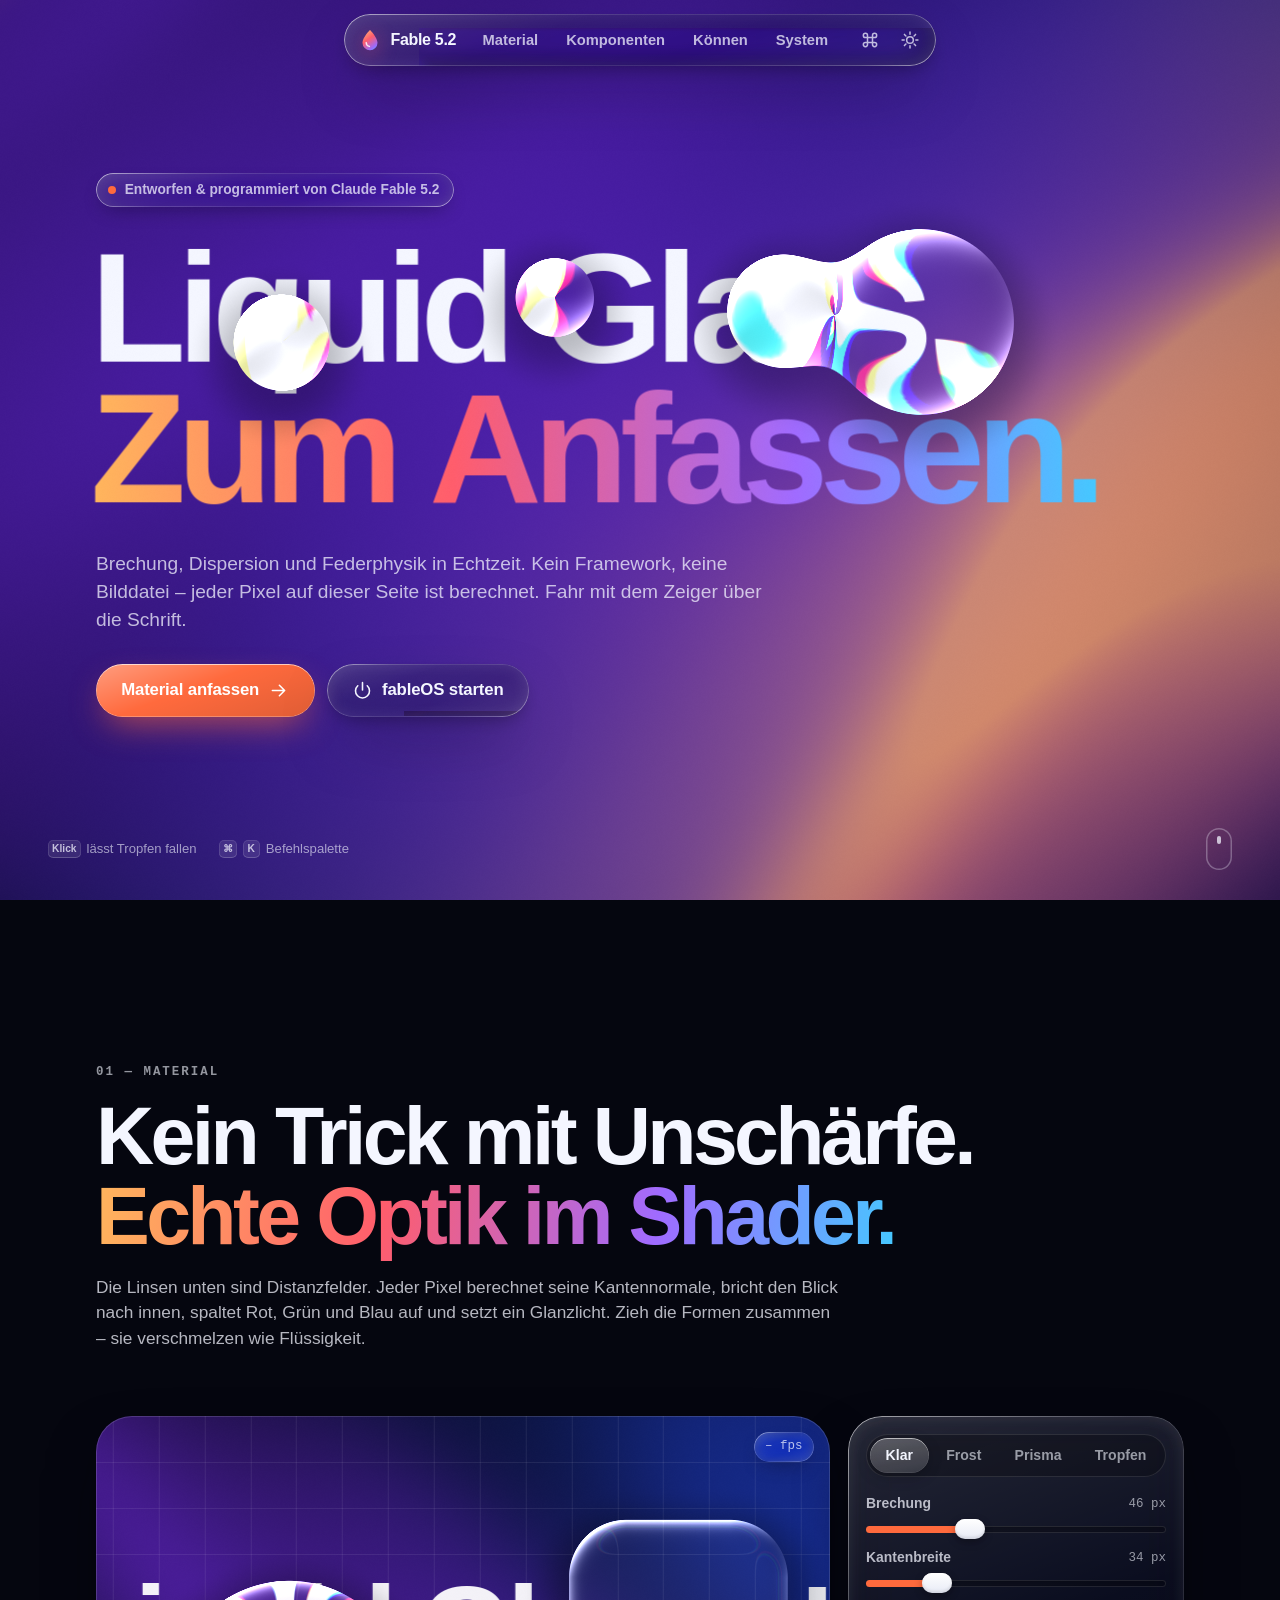
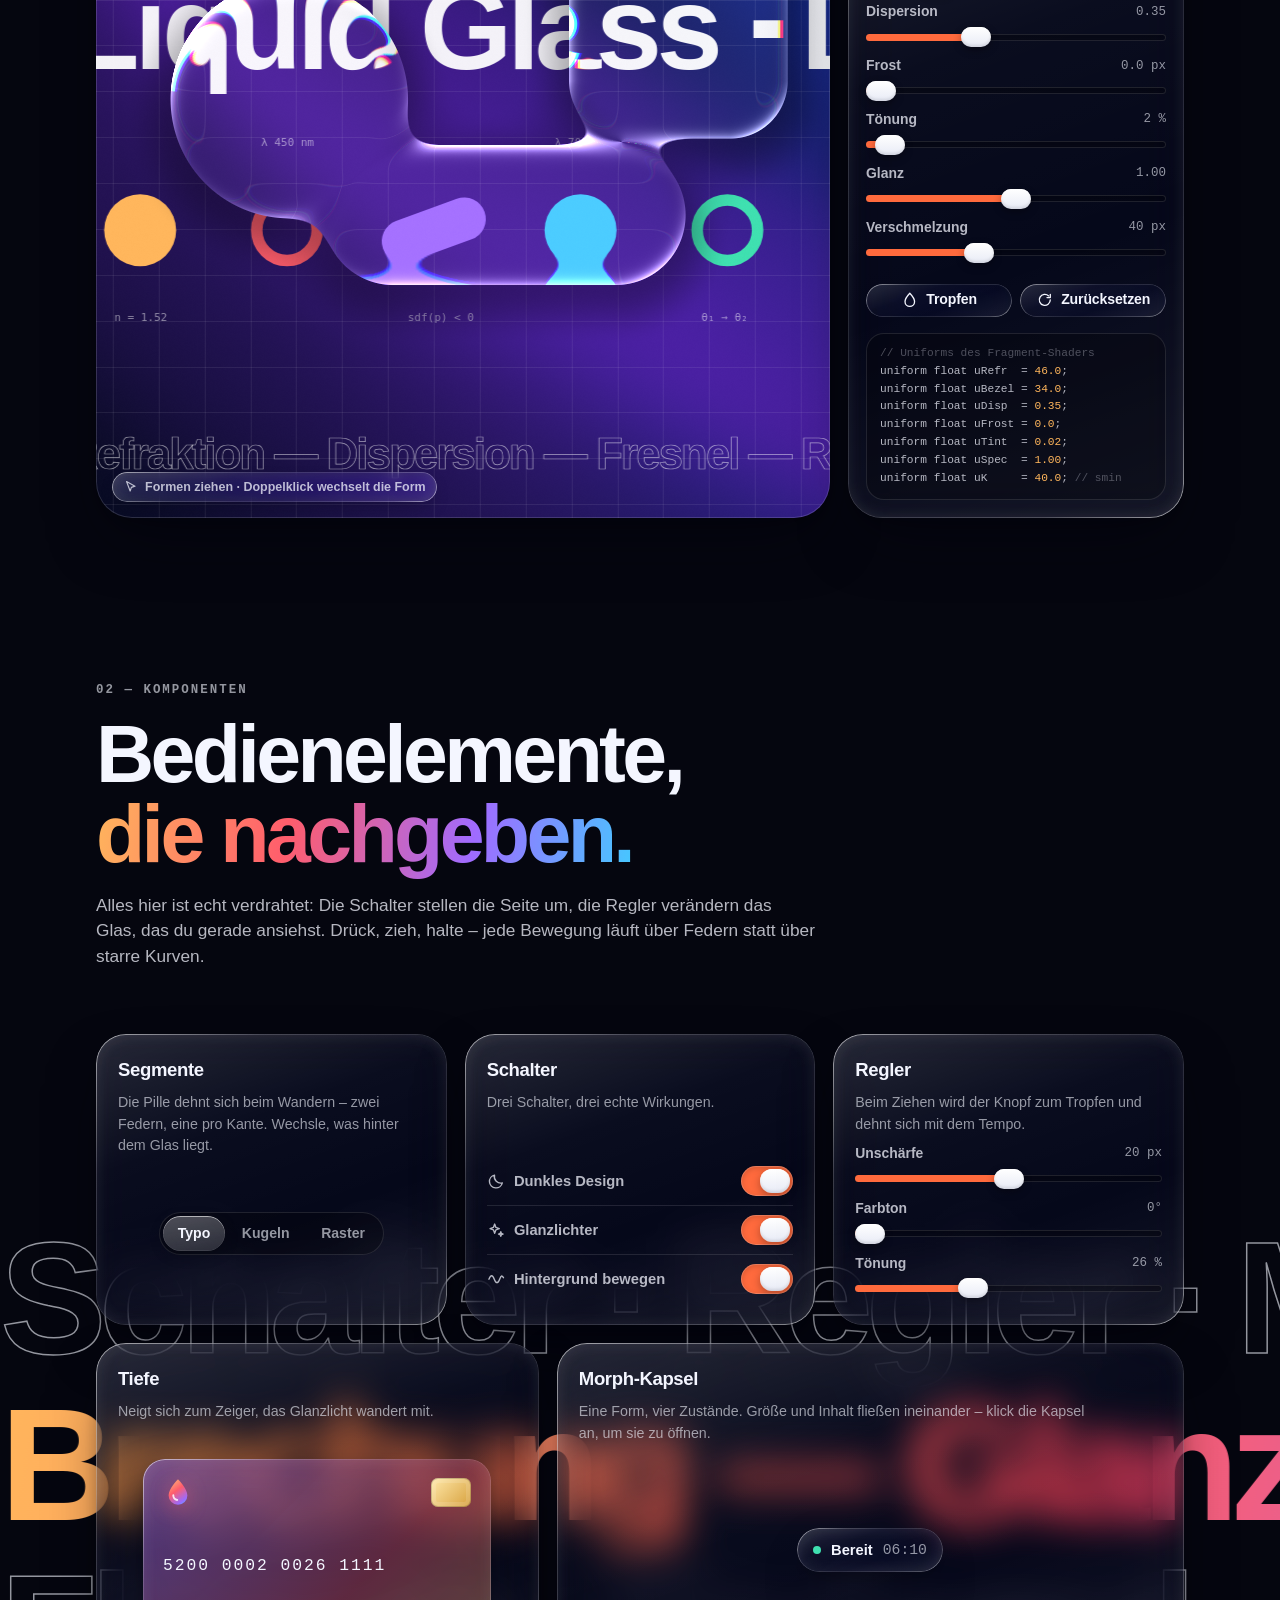
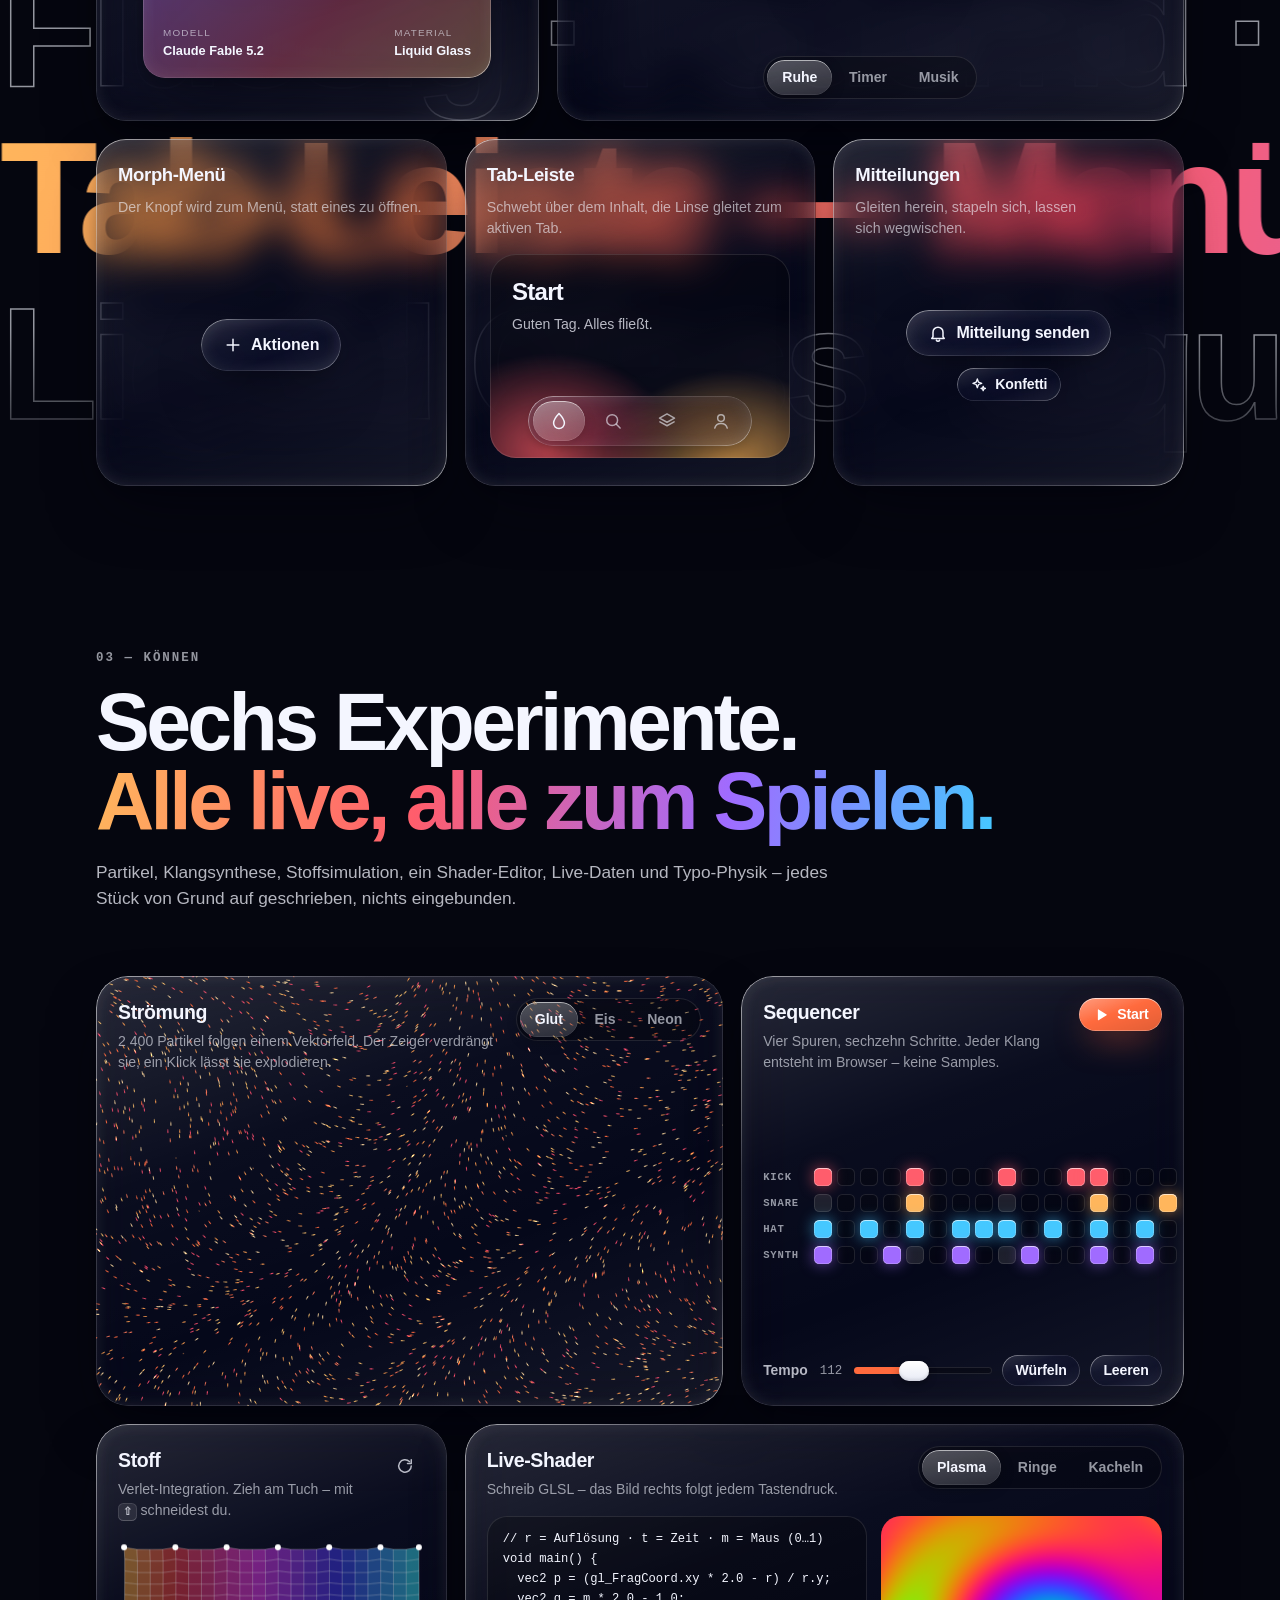
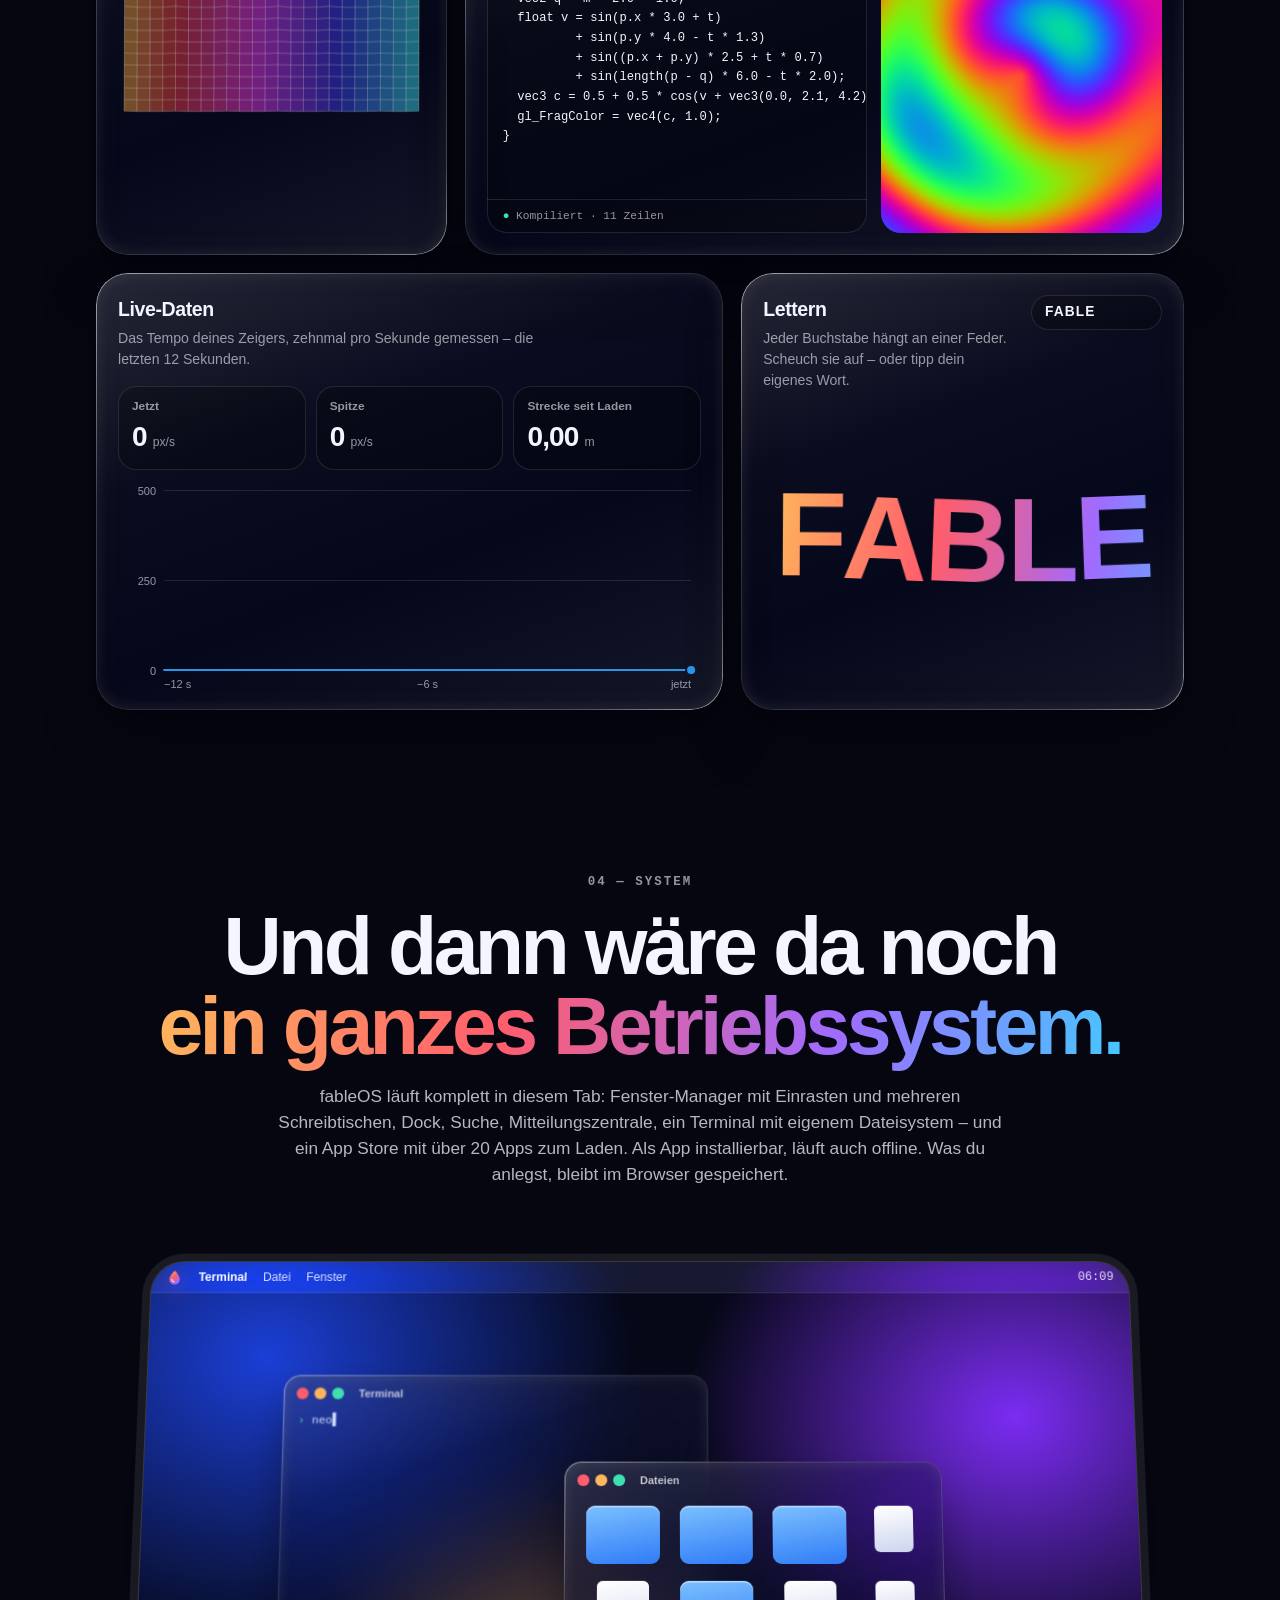
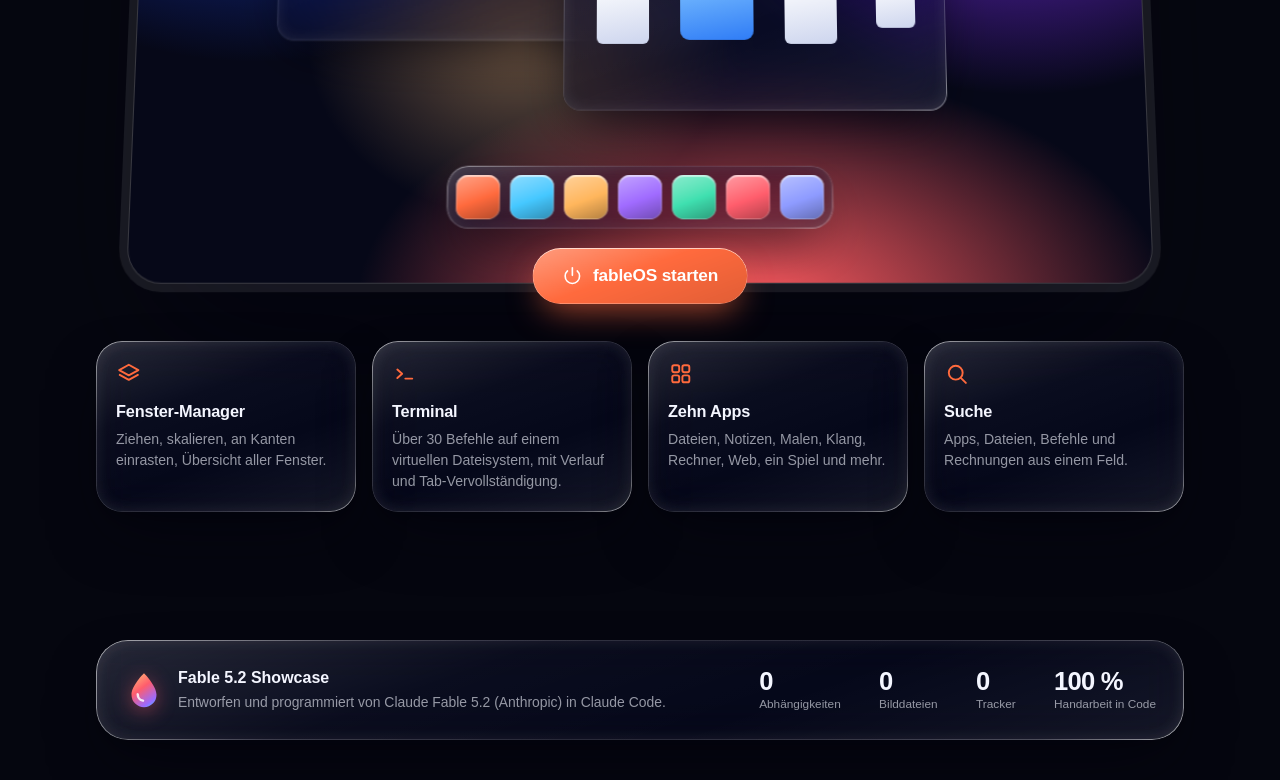
==== commit 688423b6: "fableOS wird zum vollwertigen Desktop: App Store, PWA, neue Shell - App Store mit echtem Download, U" ====
--- a/index.html
+++ b/index.html
@@ -6,6 +6,8 @@
   <title>Fable 5.2 — Liquid Glass zum Anfassen</title>
   <meta name="description" content="Ein interaktiver Liquid-Glass-Showcase: echte Lichtbrechung im Shader, Federphysik, Live-Demos und ein komplettes Betriebssystem im Browser. Gebaut von Claude Fable 5.2 – ohne Framework, ohne Bilder.">
   <meta name="theme-color" content="#05060f">
+  <link rel="manifest" href="manifest.webmanifest">
+  <link rel="apple-touch-icon" href="assets/icons/apple-touch-icon.png">
   <meta property="og:title" content="Fable 5.2 — Liquid Glass zum Anfassen">
   <meta property="og:description" content="Echte Lichtbrechung, Federphysik und ein Betriebssystem im Browser. 100 % Code, 0 Abhängigkeiten.">
   <meta property="og:type" content="website">
@@ -343,7 +345,7 @@
       <header class="sec-head center">
         <p class="kicker" data-reveal>04 — System</p>
         <h2 data-reveal style="--i:1">Und dann wäre da noch<br><span class="grad-text">ein ganzes Betriebssystem.</span></h2>
-        <p class="sec-lede" data-reveal style="--i:2">fableOS läuft komplett in diesem Tab: Fenster-Manager mit Einrasten, Dock mit Lupe, Suche, ein Terminal mit eigenem Dateisystem und zehn Apps. Was du anlegst, bleibt im Browser gespeichert.</p>
+        <p class="sec-lede" data-reveal style="--i:2">fableOS läuft komplett in diesem Tab: Fenster-Manager mit Einrasten und mehreren Schreibtischen, Dock, Suche, Mitteilungszentrale, ein Terminal mit eigenem Dateisystem – und ein App Store mit über 20 Apps zum Laden. Als App installierbar, läuft auch offline. Was du anlegst, bleibt im Browser gespeichert.</p>
       </header>
 
       <a class="device" id="device" href="os.html" data-os-link aria-label="fableOS starten" data-reveal>
